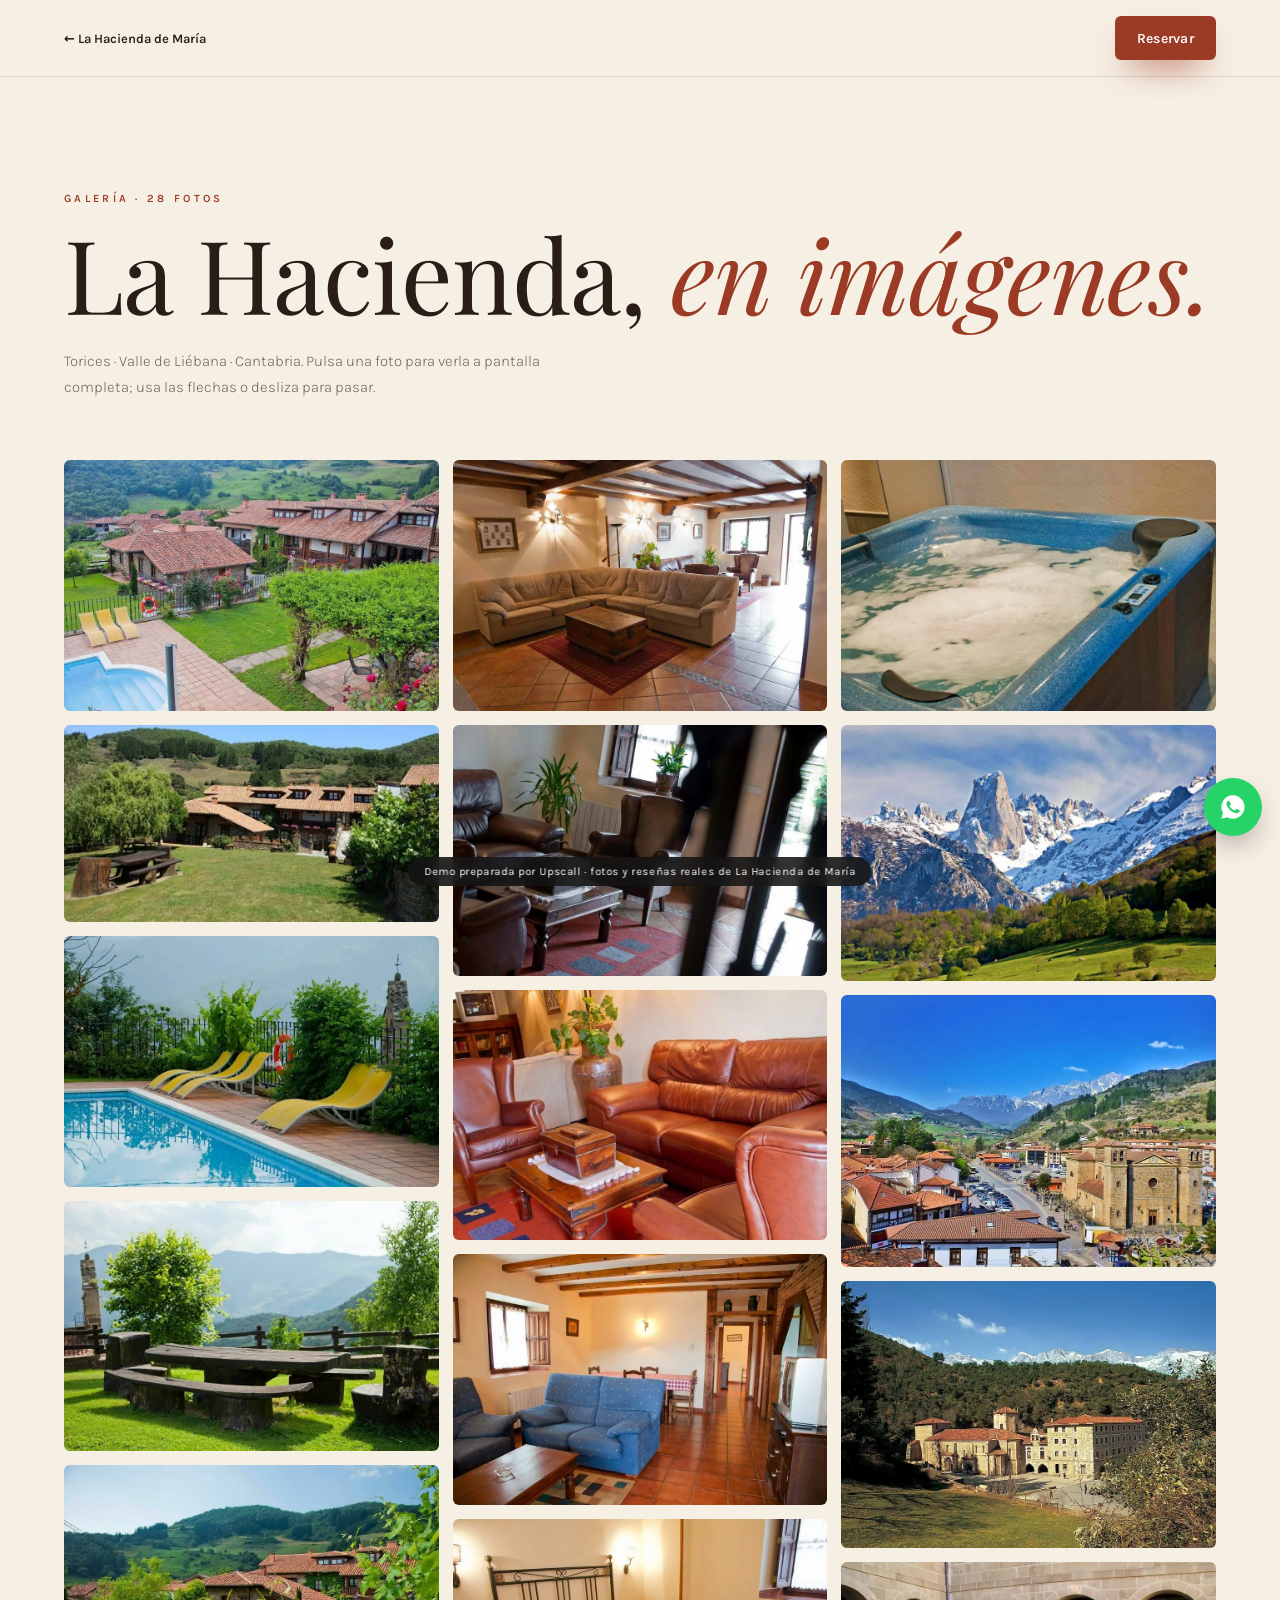
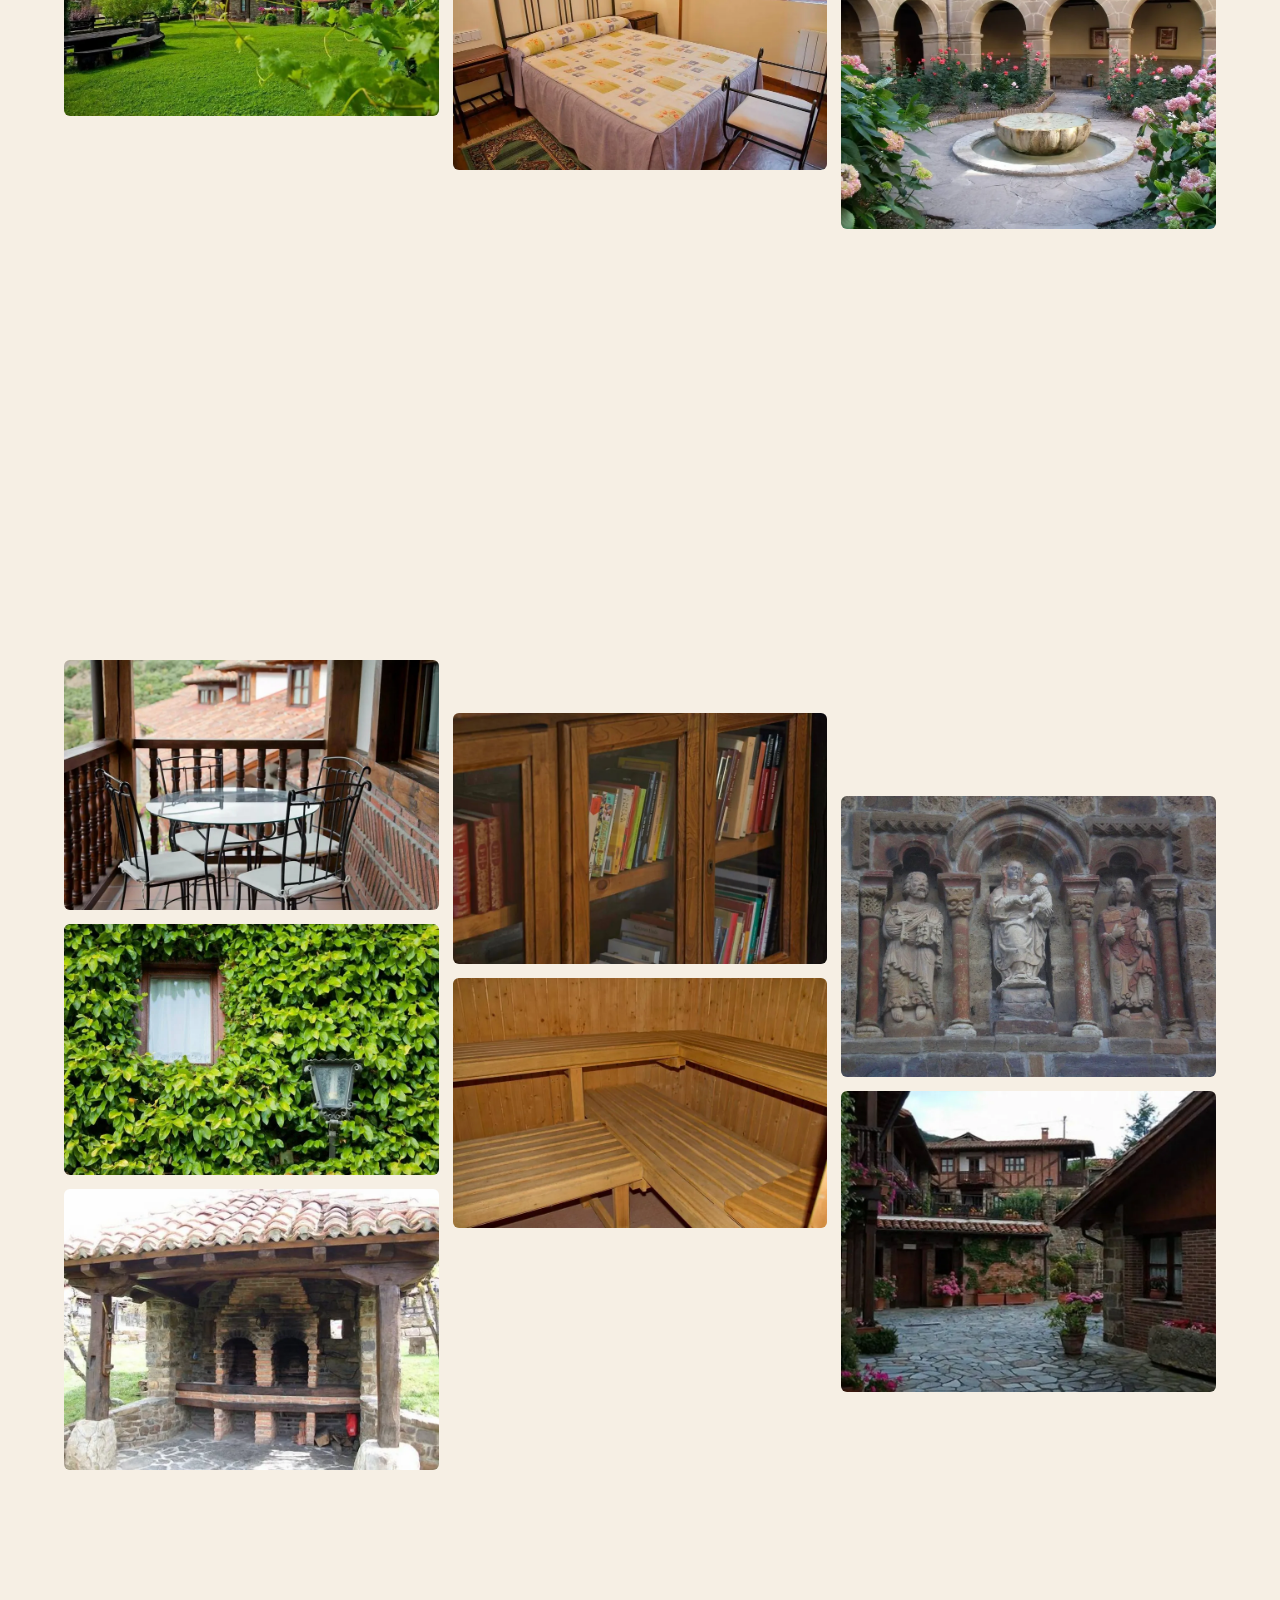
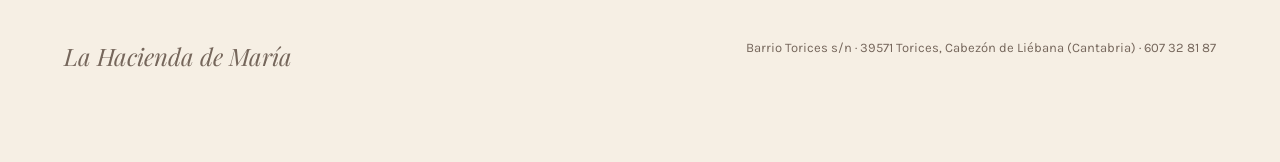
==== galeria.html @ 26fa88cd "Demo hacienda Co-Authored-By: Claude Opus 5.5 <noreply@anthropic.com>" ====
<!doctype html><html lang="es"><head><meta charset="utf-8"><meta name="viewport" content="width=device-width, initial-scale=1"><title>Galería · La Hacienda de María</title>
<meta name="description" content="Una antigua hacienda montañesa restaurada en el corazón de Liébana: apartamentos con vistas, piscina, sauna y jacuzzi."><meta name="robots" content="noindex, nofollow">
<link rel="preconnect" href="https://fonts.googleapis.com"><link rel="preconnect" href="https://fonts.gstatic.com" crossorigin><link href="https://fonts.googleapis.com/css2?family=Playfair+Display:ital,wght@0,400;0,500;0,600;1,400;1,500&family=Karla:wght@300;400;500;600&display=swap" rel="stylesheet">
<style>*{box-sizing:border-box;margin:0;padding:0}html{scroll-behavior:smooth}
body{font-family:var(--sans);background:var(--bg);color:var(--ink);-webkit-font-smoothing:antialiased;overflow-x:hidden}
img{display:block;max-width:100%}a{color:inherit;text-decoration:none}button{font:inherit;border:0;background:none;color:inherit;cursor:pointer}
:root{--pad:clamp(20px,5vw,72px)}
.wrap{max-width:1320px;margin:0 auto;padding:0 var(--pad)}
.k{font-size:11px;letter-spacing:.3em;text-transform:uppercase;font-weight:600;color:var(--acc)}
.h2{font-family:var(--serif);font-weight:var(--sw,400);font-size:clamp(40px,5.4vw,82px);line-height:1.02;letter-spacing:-.01em;margin-top:16px}
.h2 em{font-style:italic;color:var(--acc)}
.lead{font-size:clamp(15px,1.12vw,18px);line-height:1.75;color:var(--mut);font-weight:300;max-width:56ch;margin-top:22px}
.btn{display:inline-flex;align-items:center;justify-content:center;gap:10px;height:56px;padding:0 30px;border-radius:var(--r-btn,999px);font-size:14px;font-weight:600;letter-spacing:.02em;transition:transform .35s,background .35s,color .35s,box-shadow .35s;white-space:nowrap}
.btn:hover{transform:translateY(-2px)}
.b-main{background:var(--acc);color:#fff;box-shadow:0 16px 34px -14px var(--acc)}.b-main:hover{background:var(--ink)}
.b-ghost{border:1px solid currentColor}.b-ghost:hover{background:var(--ink);color:var(--bg);border-color:var(--ink)}
.b-glass{border:1px solid rgba(255,255,255,.6);color:#fff;backdrop-filter:blur(8px);background:rgba(255,255,255,.08)}.b-glass:hover{background:#fff;color:#111}
/* revelado */
.rv{opacity:0;transform:translateY(36px);transition:opacity 1.1s cubic-bezier(.2,.7,.2,1),transform 1.1s cubic-bezier(.2,.7,.2,1)}
.rv.in{opacity:1;transform:none}.rv.d1{transition-delay:.1s}.rv.d2{transition-delay:.2s}.rv.d3{transition-delay:.3s}
@keyframes up{from{opacity:0;transform:translateY(34px)}to{opacity:1;transform:none}}
.up{animation:up 1.3s cubic-bezier(.2,.7,.2,1) both}.up.d1{animation-delay:.15s}.up.d2{animation-delay:.3s}.up.d3{animation-delay:.45s}
/* slides portada */
.h-slide{position:absolute;inset:0;background-size:cover;background-position:center;opacity:0;transform:scale(1.12);transition:opacity 2.2s ease,transform 10s linear}
.h-slide.on{opacity:1;transform:scale(1)}
.h-dots{display:flex;gap:8px}.h-dots i{width:30px;height:2px;background:rgba(255,255,255,.35);position:relative;overflow:hidden}
.h-dots i.on::after{content:'';position:absolute;inset:0;background:#fff;animation:fill 6s linear forwards}
@keyframes fill{from{transform:translateX(-100%)}to{transform:none}}
/* estrellas */
.stars{position:relative;display:inline-block;line-height:1;letter-spacing:3px;color:var(--star-off,#e3ddd2)}
.stars::before{content:"★★★★★"}.stars::after{content:"★★★★★";position:absolute;left:0;top:0;width:var(--p,100%);overflow:hidden;white-space:nowrap;color:#f2b33d}
/* GALERÍA EN MOVIMIENTO */
.belt{overflow:hidden;cursor:grab;touch-action:pan-y;user-select:none;padding:8px 0}
.belt:active{cursor:grabbing}
.belt-track{display:flex;gap:var(--gap,16px);width:max-content;will-change:transform}
.b-item{position:relative;flex:none;height:var(--bh,clamp(240px,34vh,400px));border-radius:var(--r-img,14px);overflow:hidden;display:block}
.b-item img{height:100%;width:auto;max-width:none;transition:transform 1.2s cubic-bezier(.2,.7,.2,1),filter .5s;pointer-events:none}
.b-item::after{content:'Ver galería ↗';position:absolute;left:14px;bottom:14px;font-size:11px;letter-spacing:.14em;text-transform:uppercase;font-weight:600;color:#fff;background:rgba(0,0,0,.45);backdrop-filter:blur(6px);padding:8px 12px;border-radius:999px;opacity:0;transform:translateY(6px);transition:.4s}
.b-item:hover img{transform:scale(1.06)}.b-item:hover::after{opacity:1;transform:none}
.belt-cta{display:flex;justify-content:center;margin-top:34px}
/* RESEÑAS (estructura común; cada tema cambia colores) */
.revs{padding:clamp(100px,12vw,170px) 0;background:var(--rv-bg,var(--bg));color:var(--rv-ink,var(--ink));position:relative;overflow:hidden}
.revs-top{display:grid;grid-template-columns:.9fr 1.1fr;gap:clamp(30px,6vw,90px);align-items:center}
.summary{display:flex;align-items:center;gap:26px;margin-top:34px}
.summary .big{font-family:var(--serif);font-size:clamp(80px,9vw,128px);line-height:.8;font-weight:var(--sw,400);color:var(--rv-acc,var(--acc))}
.summary .stars{font-size:22px}
.summary p{font-size:13px;color:var(--rv-mut,var(--mut));margin-top:8px;line-height:1.5}
.gbadge{display:inline-flex;align-items:center;gap:8px;margin-top:12px;font-size:12px;font-weight:600;padding:7px 12px;border-radius:999px;background:#fff;color:#333;box-shadow:0 6px 20px -10px rgba(0,0,0,.3)}
.gbadge svg{width:16px;height:16px}
.feat{display:grid}
.feat-q{grid-area:1/1;opacity:0;transform:translateY(16px);transition:opacity .9s,transform .9s;pointer-events:none}
.feat-q.on{opacity:1;transform:none;pointer-events:auto}
.feat-q blockquote{font-family:var(--serif);font-size:clamp(24px,2.5vw,38px);line-height:1.3;font-weight:var(--sw,400)}
.feat-q blockquote::before{content:'“';display:block;font-size:2.6em;line-height:.6;color:var(--rv-acc,var(--acc));margin-bottom:6px}
.feat-q footer{display:flex;align-items:center;gap:12px;margin-top:26px;font-size:14px}
.feat-q footer small{display:block;color:var(--rv-mut,var(--mut));font-size:12px;margin-top:2px}
.feat-dots{display:flex;gap:8px;margin-top:22px}
.feat-dots button{width:26px;height:4px;border-radius:9px;background:var(--rv-line,rgba(0,0,0,.15));transition:.3s}
.feat-dots button.on{background:var(--rv-acc,var(--acc));width:44px}
.av{width:44px;height:44px;border-radius:50%;display:grid;place-items:center;color:#fff;font-weight:600;font-size:16px;background:hsl(var(--h) 40% 46%);flex:none}
.rev-grid{columns:3 320px;column-gap:20px;margin-top:clamp(60px,7vw,90px)}
.rcard{break-inside:avoid;margin-bottom:20px;background:var(--rv-card,#fff);border-radius:var(--r-card,20px);padding:26px 26px 24px;box-shadow:0 24px 50px -36px rgba(0,0,0,.45);border:1px solid var(--rv-line,rgba(0,0,0,.05));transition:transform .5s,box-shadow .5s}
.rcard:hover{transform:translateY(-4px);box-shadow:0 34px 60px -34px rgba(0,0,0,.5)}
.rcard .top{display:flex;align-items:center;gap:12px}
.rcard .top b{font-size:14px;display:block}.rcard .top small{font-size:12px;color:var(--rv-mut,var(--mut))}
.rcard .top svg{margin-left:auto;width:18px;height:18px;flex:none}
.rcard .stars{font-size:15px;margin-top:16px}
.rcard p{margin-top:10px;font-size:15px;line-height:1.65;color:var(--rv-ink,var(--ink));opacity:.88}
.rcard.more{display:none}.rev-grid.all .rcard.more{display:block}
.rev-more{display:flex;justify-content:center;margin-top:20px}
@media(max-width:900px){.revs-top{grid-template-columns:1fr}}
/* mapa y faq */
.map{border-radius:var(--r-img,22px);overflow:hidden;min-height:420px;box-shadow:0 40px 80px -50px rgba(0,0,0,.5)}
.map iframe{width:100%;height:100%;min-height:420px;border:0}
details{border-bottom:1px solid var(--line,rgba(0,0,0,.12))}
summary{list-style:none;cursor:pointer;display:flex;justify-content:space-between;gap:20px;padding:24px 0;font-family:var(--serif);font-size:24px;font-weight:var(--sw,400)}
summary::-webkit-details-marker{display:none}
summary i{font-style:normal;font-family:var(--sans);font-size:22px;color:var(--acc);transition:transform .3s}
details[open] summary i{transform:rotate(45deg)}
details p{padding:0 0 24px;color:var(--mut);line-height:1.7;font-size:15px;max-width:62ch}
/* flotantes */
.wa{position:fixed;right:18px;bottom:64px;z-index:55;width:58px;height:58px;border-radius:50%;background:#25d366;display:grid;place-items:center;box-shadow:0 12px 30px -8px rgba(0,0,0,.4);transition:transform .3s}.wa:hover{transform:scale(1.08)}
.demo{position:fixed;left:50%;bottom:14px;transform:translateX(-50%);z-index:60;background:rgba(20,20,20,.86);color:#fff;font-size:11px;letter-spacing:.05em;padding:8px 16px;border-radius:999px;backdrop-filter:blur(8px);white-space:nowrap;max-width:94vw;overflow:hidden;text-overflow:ellipsis}
.vid{position:relative;display:block;width:100%;aspect-ratio:16/9;border-radius:var(--r-img,22px);overflow:hidden;background:#000;box-shadow:0 50px 100px -50px rgba(0,0,0,.6)}
.vid img{width:100%;height:100%;object-fit:cover;opacity:.85;transition:transform 1.2s,opacity .5s}.vid:hover img{transform:scale(1.04);opacity:1}
.vid .play{position:absolute;left:50%;top:50%;width:92px;height:92px;margin:-46px;border-radius:50%;background:rgba(255,255,255,.94);color:var(--acc);display:grid;place-items:center;font-size:26px;padding-left:6px;box-shadow:0 0 0 14px rgba(255,255,255,.2);transition:transform .4s}
.vid:hover .play{transform:scale(1.08)}.vid iframe{position:absolute;inset:0;width:100%;height:100%;border:0}
@media(prefers-reduced-motion:reduce){*{animation:none!important;transition:none!important}.rv{opacity:1;transform:none}}

/* ===== PÁGINA DE GALERÍA ===== */
.gp-head{position:sticky;top:0;z-index:20;display:flex;align-items:center;justify-content:space-between;gap:16px;padding:16px var(--pad);background:color-mix(in srgb,var(--bg) 88%,transparent);backdrop-filter:blur(12px);border-bottom:1px solid var(--line,rgba(0,0,0,.08))}
.gp-head .back{font-size:13px;font-weight:600;display:inline-flex;gap:8px;align-items:center}
.gp-hero{padding:clamp(60px,9vw,120px) var(--pad) clamp(40px,5vw,60px);max-width:1320px;margin:0 auto}
.gp-hero .h2{font-size:clamp(54px,8vw,130px)}
.gp-grid{columns:3 340px;column-gap:14px;padding:0 var(--pad) 120px;max-width:1600px;margin:0 auto}
.gp-grid a{display:block;margin-bottom:14px;border-radius:var(--r-img,14px);overflow:hidden;break-inside:avoid;position:relative}
.gp-grid img{width:100%;height:auto;transition:transform 1.2s cubic-bezier(.2,.7,.2,1),filter .5s}
.gp-grid a:hover img{transform:scale(1.04)}
.gp-grid a::after{content:'';position:absolute;inset:0;background:linear-gradient(transparent 60%,rgba(0,0,0,.35));opacity:0;transition:.4s}.gp-grid a:hover::after{opacity:1}
#lb{position:fixed;inset:0;z-index:100;background:rgba(12,11,10,.96);opacity:0;visibility:hidden;transition:.4s}
#lb.on{opacity:1;visibility:visible}
.lb-stage{position:absolute;inset:0;display:grid;place-items:center;padding:60px 80px}
#lb img{max-width:100%;max-height:100%;border-radius:6px;box-shadow:0 30px 80px rgba(0,0,0,.6)}
#lb button{position:absolute;z-index:2;color:#fff;font-size:24px;width:56px;height:56px;border-radius:50%;border:1px solid rgba(255,255,255,.28);background:rgba(0,0,0,.3)}
.lb-x{top:16px;right:16px;font-size:30px!important}.lb-p{left:16px;top:50%;margin-top:-28px}.lb-n{right:16px;top:50%;margin-top:-28px}
.lb-cap{position:absolute;left:0;right:0;bottom:18px;text-align:center;color:#bbb;font-size:12px;letter-spacing:.2em}
@media(max-width:700px){.lb-stage{padding:60px 10px}.lb-p,.lb-n{top:auto!important;bottom:12px;margin:0!important}}
/* LA HACIENDA — "Montañés": crema, granate teja y musgo. Playfair + Karla. Portada partida con sello giratorio. */
:root{--bg:#f6efe4;--ink:#2a1c16;--mut:#75665b;--acc:#9c3b25;--moss:#4d5b39;--serif:'Playfair Display',Georgia,serif;--sans:'Karla',system-ui,sans-serif;--line:rgba(42,28,22,.13);--r-img:6px;--r-btn:6px;--r-card:6px;
 --rv-bg:#efe4d3;--rv-card:#fffaf2;--rv-acc:#9c3b25}
.nav{position:fixed;top:0;left:0;right:0;z-index:50;display:flex;align-items:center;justify-content:space-between;gap:20px;padding:22px var(--pad);transition:.4s}
.nav.sc{background:rgba(246,239,228,.94);backdrop-filter:blur(12px);padding:12px var(--pad);box-shadow:0 1px 0 var(--line)}
.logo{font-family:var(--serif);font-size:24px;font-style:italic}.nav nav{display:flex;gap:30px;font-size:14px}.nav-cta{height:44px!important;padding:0 22px!important}
@media(max-width:860px){.nav nav{display:none}}
.hero{display:grid;grid-template-columns:1fr 1.05fr;min-height:100svh}
.h-left{display:flex;flex-direction:column;justify-content:center;padding:130px var(--pad) 70px}
.hero h1{font-family:var(--serif);font-weight:400;font-size:clamp(52px,6.6vw,108px);line-height:.98;letter-spacing:-.02em;margin-top:22px}
.hero h1 em{color:var(--acc)}
.sub{font-size:clamp(16px,1.25vw,19px);color:var(--mut);max-width:44ch;margin-top:26px;line-height:1.65}
.ctas{display:flex;gap:12px;flex-wrap:wrap;margin-top:34px}
.h-rate{display:flex;align-items:center;gap:14px;margin-top:40px;padding-top:28px;border-top:1px solid var(--line);font-size:14px;color:var(--mut)}.h-rate .stars{font-size:18px}.h-rate b{color:var(--ink)}
.h-right{position:relative;margin:18px 18px 18px 0;border-radius:4px;overflow:hidden;background:#d9cbb4}
.seal{position:absolute;left:24px;bottom:24px;width:170px;height:170px;background:var(--bg);border-radius:50%;display:grid;place-items:center;box-shadow:0 20px 40px -20px rgba(0,0,0,.4)}
.seal svg{position:absolute;inset:10px;animation:spin 22s linear infinite}.seal text{font-size:13.5px;letter-spacing:3px;fill:var(--acc);font-family:var(--sans);font-weight:600}
.seal b{font-family:var(--serif);font-size:46px;color:var(--ink)}
@keyframes spin{to{transform:rotate(360deg)}}
@media(max-width:960px){.hero{grid-template-columns:1fr}.h-right{height:60vh;margin:0 14px 14px;order:-1;margin-top:76px}.seal{left:auto;right:20px;transform:none;width:130px;height:130px;bottom:-30px}.seal b{font-size:34px}.h-left{padding-top:50px}}
.intro{padding:clamp(110px,13vw,170px) 0}
.intro-c{max-width:860px;margin:0 auto;text-align:center}.intro-c .lead{margin-left:auto;margin-right:auto}
.datos{display:grid;grid-template-columns:repeat(4,1fr);margin:64px 0;border-top:1px solid var(--line);border-bottom:1px solid var(--line)}
.dato{padding:30px 10px;text-align:center}.dato+.dato{border-left:1px solid var(--line)}
.dato b{font-family:var(--serif);font-size:52px;color:var(--acc);display:block;line-height:1}.dato span{font-size:13px;color:var(--mut);display:block;margin-top:8px}
@media(max-width:800px){.datos{grid-template-columns:1fr 1fr}.dato:nth-child(3){border-left:0}}
.intro-duo{display:grid;grid-template-columns:1.4fr 1fr;gap:20px;align-items:end}
.intro-duo img{width:100%;border-radius:4px;aspect-ratio:4/3;object-fit:cover}.intro-duo img+img{aspect-ratio:3/4}
.exps{padding:0 0 clamp(110px,13vw,170px)}
.exp-g{display:grid;grid-template-columns:1.3fr 1fr 1fr;grid-template-rows:auto auto;gap:22px;margin-top:56px}
.exp:first-child{grid-row:span 2}.exp-img{border-radius:4px;overflow:hidden;aspect-ratio:4/3}.exp:first-child .exp-img{aspect-ratio:4/5.2}
.exp-img img{width:100%;height:100%;object-fit:cover;transition:transform 1.6s}.exp:hover img{transform:scale(1.06)}
.exp h3{font-family:var(--serif);font-size:26px;margin-top:16px;font-weight:500}.exp p{font-size:14px;color:var(--mut);margin-top:6px;line-height:1.6}
@media(max-width:900px){.exp-g{grid-template-columns:1fr 1fr}.exp:first-child{grid-row:auto;grid-column:span 2}}
.revs .feat-q blockquote{font-style:italic}
.gal{padding:clamp(100px,12vw,160px) 0;background:var(--moss);color:#f6efe4}.gal .k{color:#e9c9a0}.gal em{color:#e9c9a0}.gal .lead{color:rgba(246,239,228,.75)}
.gal-h{display:flex;justify-content:space-between;align-items:flex-end;gap:30px;flex-wrap:wrap;margin-bottom:56px}.gal .b-ghost{color:#f6efe4}.gal .b-ghost:hover{background:#f6efe4;color:var(--moss)}
.ubi{padding:clamp(110px,13vw,170px) 0}.ubi-g{display:grid;grid-template-columns:1fr 1.2fr;gap:clamp(30px,6vw,90px)}
.near{list-style:none;margin-top:30px}.near li{display:flex;justify-content:space-between;gap:16px;padding:16px 0;border-bottom:1px dashed var(--line)}.near span{color:var(--mut)}
@media(max-width:900px){.ubi-g{grid-template-columns:1fr}}
.faq{padding:0 0 clamp(110px,13vw,170px)}.faq-g{display:grid;grid-template-columns:.8fr 1.2fr;gap:60px}@media(max-width:900px){.faq-g{grid-template-columns:1fr;gap:20px}}
.final{position:relative;min-height:80vh;display:grid;place-items:center;text-align:center;color:#fff;background-size:cover;background-position:center;margin:0 18px;border-radius:4px;overflow:hidden}
.final::before{content:'';position:absolute;inset:0;background:linear-gradient(rgba(42,28,22,.35),rgba(42,28,22,.65))}.final>div{position:relative;padding:100px var(--pad)}
.final .h2{font-size:clamp(46px,7vw,110px)}.final em{color:#f2c9a0}.final .ctas{justify-content:center}
.foot{padding:50px 0 90px}.foot-g{display:flex;justify-content:space-between;gap:20px;flex-wrap:wrap;font-size:13px;color:var(--mut)}
</style></head><body class="t-montanes gp"><header class="gp-head"><a class="back" href="index.html">← La Hacienda de María</a><a class="btn b-main" style="height:44px;padding:0 22px" href="https://wa.me/34607328187?text=Hola%2C%20os%20escribo%20desde%20vuestra%20web.%20Me%20gustar%C3%ADa%20consultar%20disponibilidad%20en%20La%20Hacienda%20de%20Mar%C3%ADa." target="_blank" rel="noopener">Reservar</a></header>
<section class="gp-hero"><p class="k up">Galería · 28 fotos</p><h1 class="h2 up d1">La Hacienda, <em>en imágenes.</em></h1><p class="lead up d2">Torices · Valle de Liébana · Cantabria. Pulsa una foto para verla a pantalla completa; usa las flechas o desliza para pasar.</p></section>
<div class="gp-grid"><a href="img/cand-h000.webp" data-full="img/cand-h000.webp" class="rv"><img src="img/cand-h000-t.webp" alt="La Hacienda de María · foto 1" loading="lazy" width="900" height="602"></a><a href="img/cand-h041.webp" data-full="img/cand-h041.webp" class="rv"><img src="img/cand-h041-t.webp" alt="La Hacienda de María · foto 2" loading="lazy" width="900" height="474"></a><a href="img/cand-h032.webp" data-full="img/cand-h032.webp" class="rv"><img src="img/cand-h032-t.webp" alt="La Hacienda de María · foto 3" loading="lazy" width="900" height="602"></a><a href="img/cand-h031.webp" data-full="img/cand-h031.webp" class="rv"><img src="img/cand-h031-t.webp" alt="La Hacienda de María · foto 4" loading="lazy" width="900" height="602"></a><a href="img/cand-h053.webp" data-full="img/cand-h053.webp" class="rv"><img src="img/cand-h053-t.webp" alt="La Hacienda de María · foto 5" loading="lazy" width="900" height="603"></a><a href="img/cand-h059.webp" data-full="img/cand-h059.webp" class="rv"><img src="img/cand-h059-t.webp" alt="La Hacienda de María · foto 6" loading="lazy" width="900" height="603"></a><a href="img/cand-h029.webp" data-full="img/cand-h029.webp" class="rv"><img src="img/cand-h029-t.webp" alt="La Hacienda de María · foto 7" loading="lazy" width="900" height="602"></a><a href="img/cand-h030.webp" data-full="img/cand-h030.webp" class="rv"><img src="img/cand-h030-t.webp" alt="La Hacienda de María · foto 8" loading="lazy" width="900" height="602"></a><a href="img/cand-h060.webp" data-full="img/cand-h060.webp" class="rv"><img src="img/cand-h060-t.webp" alt="La Hacienda de María · foto 9" loading="lazy" width="900" height="602"></a><a href="img/cand-h058.webp" data-full="img/cand-h058.webp" class="rv"><img src="img/cand-h058-t.webp" alt="La Hacienda de María · foto 10" loading="lazy" width="900" height="675"></a><a href="img/cand-h020.webp" data-full="img/cand-h020.webp" class="rv"><img src="img/cand-h020-t.webp" alt="La Hacienda de María · foto 11" loading="lazy" width="900" height="603"></a><a href="img/cand-h015.webp" data-full="img/cand-h015.webp" class="rv"><img src="img/cand-h015-t.webp" alt="La Hacienda de María · foto 12" loading="lazy" width="900" height="602"></a><a href="img/cand-h018.webp" data-full="img/cand-h018.webp" class="rv"><img src="img/cand-h018-t.webp" alt="La Hacienda de María · foto 13" loading="lazy" width="900" height="602"></a><a href="img/cand-h002.webp" data-full="img/cand-h002.webp" class="rv"><img src="img/cand-h002-t.webp" alt="La Hacienda de María · foto 14" loading="lazy" width="900" height="602"></a><a href="img/cand-h012.webp" data-full="img/cand-h012.webp" class="rv"><img src="img/cand-h012-t.webp" alt="La Hacienda de María · foto 15" loading="lazy" width="900" height="603"></a><a href="img/cand-h010.webp" data-full="img/cand-h010.webp" class="rv"><img src="img/cand-h010-t.webp" alt="La Hacienda de María · foto 16" loading="lazy" width="900" height="602"></a><a href="img/cand-h021.webp" data-full="img/cand-h021.webp" class="rv"><img src="img/cand-h021-t.webp" alt="La Hacienda de María · foto 17" loading="lazy" width="900" height="602"></a><a href="img/cand-h022.webp" data-full="img/cand-h022.webp" class="rv"><img src="img/cand-h022-t.webp" alt="La Hacienda de María · foto 18" loading="lazy" width="900" height="602"></a><a href="img/cand-h024.webp" data-full="img/cand-h024.webp" class="rv"><img src="img/cand-h024-t.webp" alt="La Hacienda de María · foto 19" loading="lazy" width="900" height="602"></a><a href="img/cand-h025.webp" data-full="img/cand-h025.webp" class="rv"><img src="img/cand-h025-t.webp" alt="La Hacienda de María · foto 20" loading="lazy" width="900" height="602"></a><a href="img/cand-h078.webp" data-full="img/cand-h078.webp" class="rv"><img src="img/cand-h078-t.webp" alt="La Hacienda de María · foto 21" loading="lazy" width="900" height="616"></a><a href="img/cand-h034.webp" data-full="img/cand-h034.webp" class="rv"><img src="img/cand-h034-t.webp" alt="La Hacienda de María · foto 22" loading="lazy" width="900" height="653"></a><a href="img/cand-h035.webp" data-full="img/cand-h035.webp" class="rv"><img src="img/cand-h035-t.webp" alt="La Hacienda de María · foto 23" loading="lazy" width="900" height="641"></a><a href="img/cand-h036.webp" data-full="img/cand-h036.webp" class="rv"><img src="img/cand-h036-t.webp" alt="La Hacienda de María · foto 24" loading="lazy" width="900" height="643"></a><a href="img/cand-h079.webp" data-full="img/cand-h079.webp" class="rv"><img src="img/cand-h079-t.webp" alt="La Hacienda de María · foto 25" loading="lazy" width="900" height="600"></a><a href="img/cand-h052.webp" data-full="img/cand-h052.webp" class="rv"><img src="img/cand-h052-t.webp" alt="La Hacienda de María · foto 26" loading="lazy" width="900" height="659"></a><a href="img/cand-h033.webp" data-full="img/cand-h033.webp" class="rv"><img src="img/cand-h033-t.webp" alt="La Hacienda de María · foto 27" loading="lazy" width="900" height="675"></a><a href="img/cand-h039.webp" data-full="img/cand-h039.webp" class="rv"><img src="img/cand-h039-t.webp" alt="La Hacienda de María · foto 28" loading="lazy" width="900" height="723"></a></div>
<div id="lb"><div class="lb-stage"><img alt=""></div><button class="lb-x" aria-label="Cerrar">×</button><button class="lb-p" aria-label="Anterior">←</button><button class="lb-n" aria-label="Siguiente">→</button><p class="lb-cap"></p></div>
<footer class="foot"><div class="wrap foot-g"><span class="logo">La Hacienda de María</span><span>Barrio Torices s/n · 39571 Torices, Cabezón de Liébana (Cantabria) · <a href="tel:+34607328187">607 32 81 87</a></span></div></footer>
<a class="wa" href="https://wa.me/34607328187?text=Hola%2C%20os%20escribo%20desde%20vuestra%20web.%20Me%20gustar%C3%ADa%20consultar%20disponibilidad%20en%20La%20Hacienda%20de%20Mar%C3%ADa." target="_blank" rel="noopener" aria-label="WhatsApp"><svg width="28" height="28" viewBox="0 0 24 24" fill="#fff"><path d="M12 2a10 10 0 0 0-8.6 15.1L2 22l5-1.3A10 10 0 1 0 12 2Zm5.3 14.1c-.2.6-1.3 1.2-1.8 1.2-.5.1-1 .1-3.3-.8-2.8-1.1-4.6-4-4.7-4.2-.1-.2-1.1-1.5-1.1-2.9s.7-2 1-2.3c.2-.3.5-.3.7-.3h.5c.2 0 .4 0 .6.5l.8 2c.1.2.1.4 0 .5l-.3.5-.4.4c-.1.1-.3.3-.1.6.2.3.8 1.3 1.7 2.1 1.2 1 2.1 1.4 2.4 1.5.3.1.5.1.6-.1l.8-1c.2-.3.4-.2.7-.1l1.9.9c.3.1.5.2.5.3.1.1.1.6-.1 1.2Z"/></svg></a><p class="demo">Demo preparada por Upscall · fotos y reseñas reales de La Hacienda de María</p><script>// Comportamientos comunes de las demos (sin librerías).
const $ = (s, r = document) => r.querySelector(s), $$ = (s, r = document) => [...r.querySelectorAll(s)];

// Cabecera que cambia al bajar
const nav = $('.nav'); if (nav) addEventListener('scroll', () => nav.classList.toggle('sc', scrollY > 60), { passive: true });

// Revelado al entrar en pantalla
const io = new IntersectionObserver((es) => es.forEach((e) => { if (e.isIntersecting) { e.target.classList.add('in'); io.unobserve(e.target); } }), { rootMargin: '0px 0px -8% 0px' });
$$('.rv').forEach((el) => io.observe(el));

// Portada: fundido con zoom lento
const sl = $$('.h-slide'); let hi = 0;
if (sl.length > 1) setInterval(() => { sl[hi].classList.remove('on'); hi = (hi + 1) % sl.length; sl[hi].classList.add('on'); $$('.h-dots i').forEach((d, i) => d.classList.toggle('on', i === hi)); }, 6000);

// Galería en movimiento: se desplaza sola, se para al pasar el ratón, se puede arrastrar
$$('.belt').forEach((belt) => {
  const track = $('.belt-track', belt); if (!track) return;
  track.innerHTML += track.innerHTML; // duplicado para bucle infinito
  const speed = (+belt.dataset.speed || .45) * (belt.dataset.dir === 'r' ? -1 : 1);
  let x = 0, hover = false, drag = null, half = 0, vis = true;
  const measure = () => (half = track.scrollWidth / 2);
  addEventListener('load', measure); addEventListener('resize', measure); measure();
  new IntersectionObserver(([e]) => (vis = e.isIntersecting)).observe(belt);
  belt.addEventListener('mouseenter', () => (hover = true)); belt.addEventListener('mouseleave', () => (hover = false));
  belt.addEventListener('pointerdown', (e) => { drag = { x: e.clientX, s: x, m: 0 }; belt.setPointerCapture(e.pointerId); });
  belt.addEventListener('pointermove', (e) => { if (!drag) return; drag.m = Math.abs(e.clientX - drag.x); x = drag.s - (e.clientX - drag.x); });
  belt.addEventListener('pointerup', (e) => {
    const click = drag && drag.m < 6; drag = null;
    if (click) { const a = document.elementsFromPoint(e.clientX, e.clientY).find((n) => n.matches?.('a.b-item')); if (a) location.href = a.href; }
  });
  belt.addEventListener('click', (e) => e.preventDefault());
  const tick = () => {
    if (vis && !drag) x += hover ? 0 : speed;
    if (half) { if (x >= half) x -= half; if (x < 0) x += half; }
    track.style.transform = `translate3d(${-x}px,0,0)`; requestAnimationFrame(tick);
  };
  requestAnimationFrame(tick);
});

// Reseña destacada: rota sola
const feat = $$('.feat-q'); let fi = 0;
const featGo = (i) => { feat.forEach((f, j) => f.classList.toggle('on', j === i)); $$('.feat-dots button').forEach((d, j) => d.classList.toggle('on', j === i)); fi = i; };
if (feat.length) {
  $('.feat-dots').innerHTML = feat.map((_, i) => `<button aria-label="Reseña ${i + 1}"></button>`).join('');
  $$('.feat-dots button').forEach((b, i) => b.onclick = () => featGo(i)); featGo(0);
  setInterval(() => featGo((fi + 1) % feat.length), 7000);
}

// Vídeo de YouTube: se carga al pulsar
$$('.vid').forEach((v) => v.addEventListener('click', () => { v.innerHTML = `<iframe src="https://www.youtube-nocookie.com/embed/${v.dataset.yt}?autoplay=1&rel=0" allow="autoplay; encrypted-media; picture-in-picture" allowfullscreen></iframe>`; }, { once: true }));

// Visor (página de galería)
const lb = $('#lb');
if (lb) {
  const items = $$('[data-full]'); let li = 0; const im = $('img', lb), cap = $('.lb-cap', lb);
  const show = (i) => { li = (i + items.length) % items.length; im.src = items[li].dataset.full; cap.textContent = `${li + 1} / ${items.length}`; };
  items.forEach((a, i) => a.addEventListener('click', (e) => { e.preventDefault(); show(i); lb.classList.add('on'); document.body.style.overflow = 'hidden'; }));
  const close = () => { lb.classList.remove('on'); document.body.style.overflow = ''; };
  $('.lb-x', lb).onclick = close; $('.lb-p', lb).onclick = () => show(li - 1); $('.lb-n', lb).onclick = () => show(li + 1);
  lb.addEventListener('click', (e) => { if (e.target === lb || e.target.classList.contains('lb-stage')) close(); });
  addEventListener('keydown', (e) => { if (!lb.classList.contains('on')) return; if (e.key === 'Escape') close(); if (e.key === 'ArrowLeft') show(li - 1); if (e.key === 'ArrowRight') show(li + 1); });
  let tx = null; lb.addEventListener('touchstart', (e) => (tx = e.touches[0].clientX), { passive: true });
  lb.addEventListener('touchend', (e) => { if (tx === null) return; const d = e.changedTouches[0].clientX - tx; if (Math.abs(d) > 50) show(li + (d < 0 ? 1 : -1)); tx = null; });
  if (location.hash.startsWith('#f')) { const i = +location.hash.slice(2); if (items[i]) items[i].click(); }
}
</script></body></html>
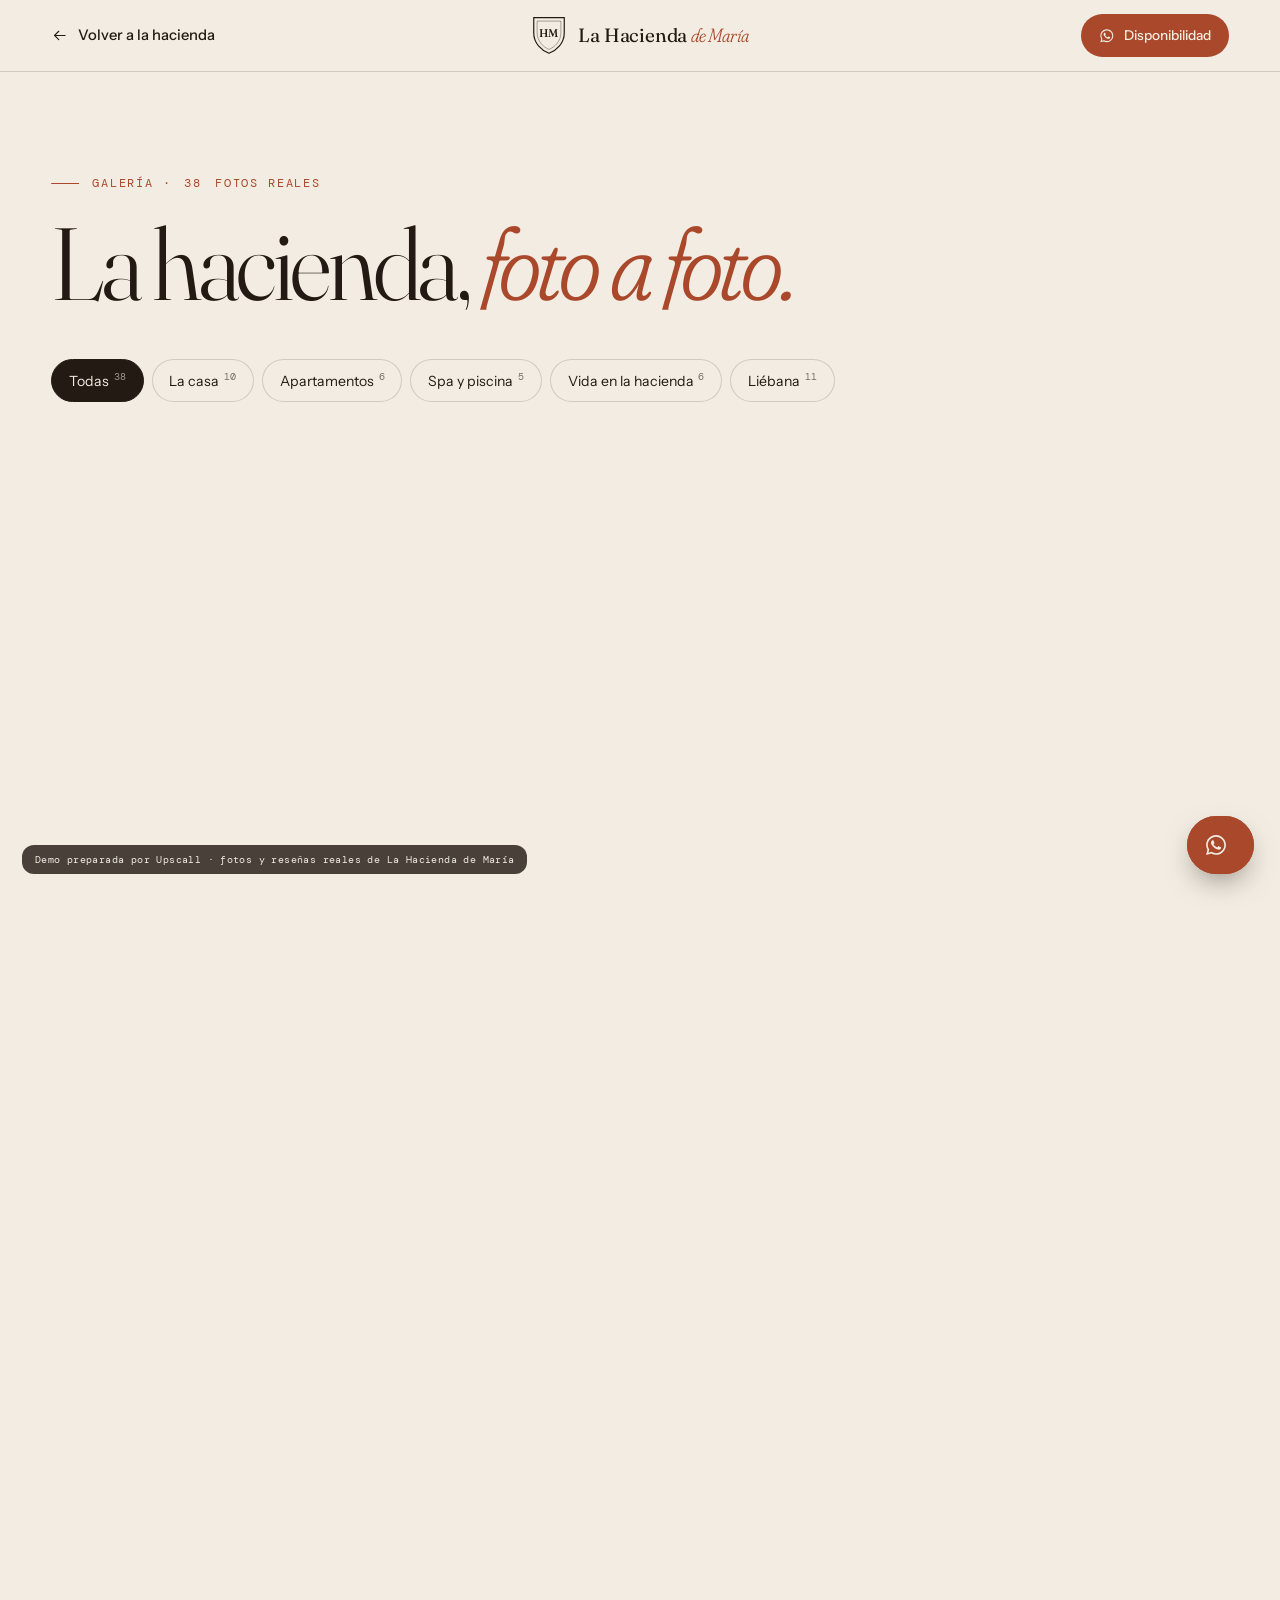
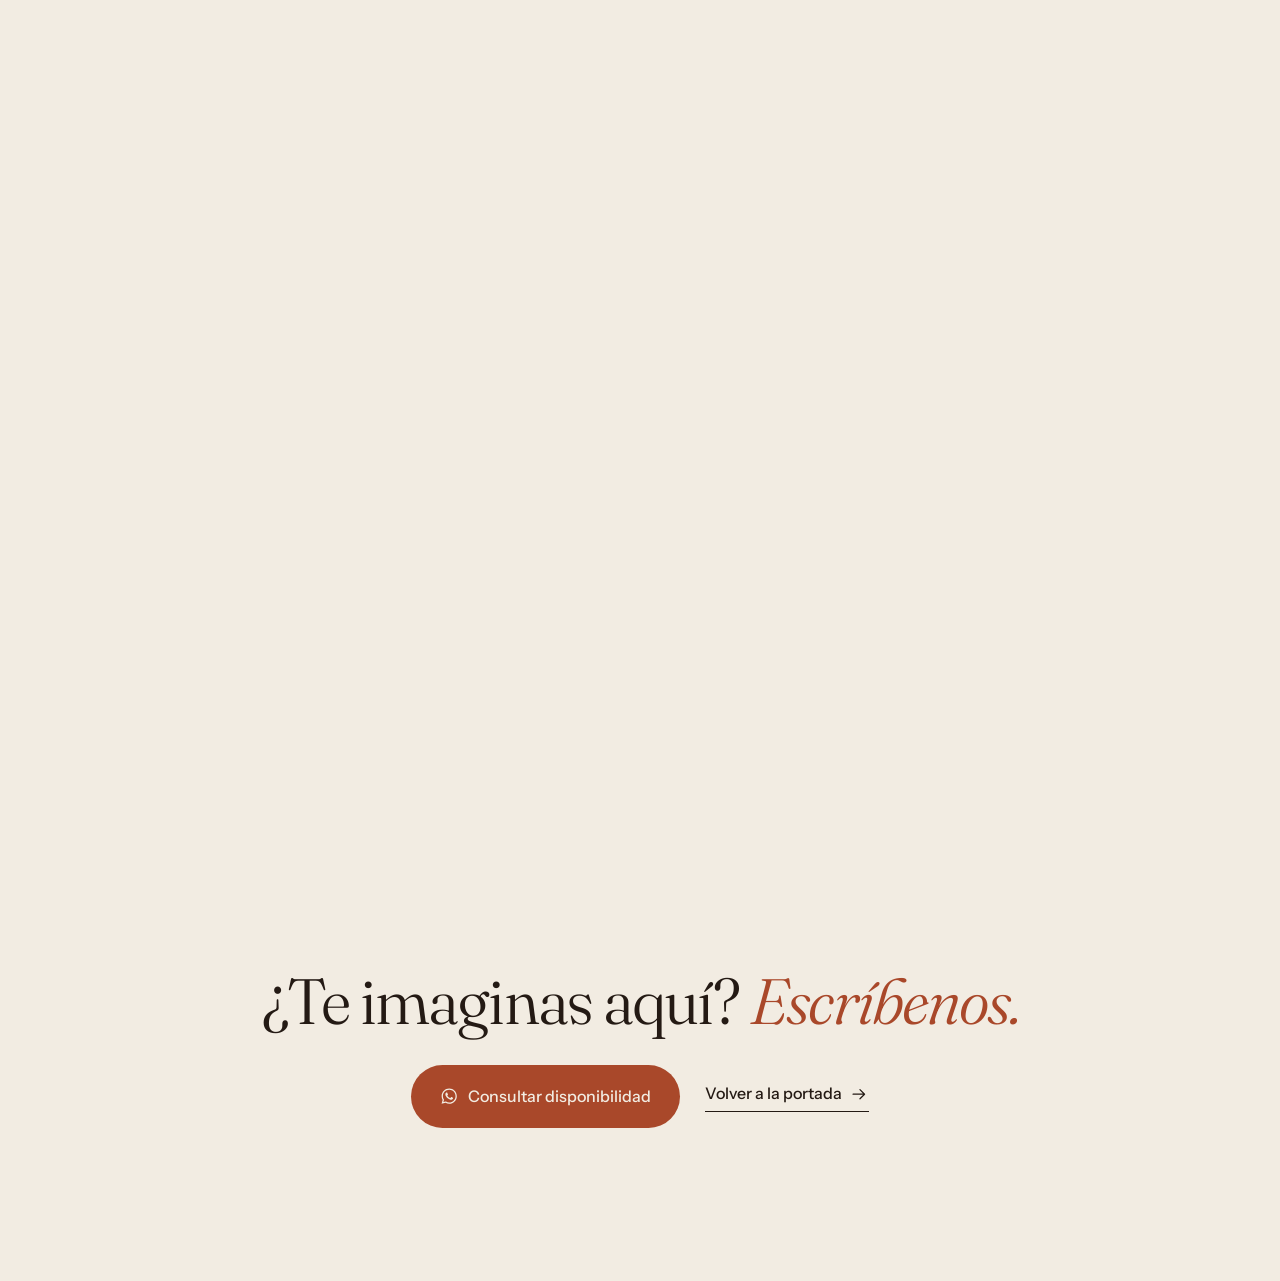
==== commit 95cdb1ec: "Rediseño v2 en curso (hacienda) Co-Authored-By: Claude Opus 5.5 <noreply@anthropic.com>" ====
--- a/galeria.html
+++ b/galeria.html
@@ -1,223 +1,71 @@
-<!doctype html><html lang="es"><head><meta charset="utf-8"><meta name="viewport" content="width=device-width, initial-scale=1"><title>Galería · La Hacienda de María</title>
-<meta name="description" content="Una antigua hacienda montañesa restaurada en el corazón de Liébana: apartamentos con vistas, piscina, sauna y jacuzzi."><meta name="robots" content="noindex, nofollow">
-<link rel="preconnect" href="https://fonts.googleapis.com"><link rel="preconnect" href="https://fonts.gstatic.com" crossorigin><link href="https://fonts.googleapis.com/css2?family=Playfair+Display:ital,wght@0,400;0,500;0,600;1,400;1,500&family=Karla:wght@300;400;500;600&display=swap" rel="stylesheet">
-<style>*{box-sizing:border-box;margin:0;padding:0}html{scroll-behavior:smooth}
-body{font-family:var(--sans);background:var(--bg);color:var(--ink);-webkit-font-smoothing:antialiased;overflow-x:hidden}
-img{display:block;max-width:100%}a{color:inherit;text-decoration:none}button{font:inherit;border:0;background:none;color:inherit;cursor:pointer}
-:root{--pad:clamp(20px,5vw,72px)}
-.wrap{max-width:1320px;margin:0 auto;padding:0 var(--pad)}
-.k{font-size:11px;letter-spacing:.3em;text-transform:uppercase;font-weight:600;color:var(--acc)}
-.h2{font-family:var(--serif);font-weight:var(--sw,400);font-size:clamp(40px,5.4vw,82px);line-height:1.02;letter-spacing:-.01em;margin-top:16px}
-.h2 em{font-style:italic;color:var(--acc)}
-.lead{font-size:clamp(15px,1.12vw,18px);line-height:1.75;color:var(--mut);font-weight:300;max-width:56ch;margin-top:22px}
-.btn{display:inline-flex;align-items:center;justify-content:center;gap:10px;height:56px;padding:0 30px;border-radius:var(--r-btn,999px);font-size:14px;font-weight:600;letter-spacing:.02em;transition:transform .35s,background .35s,color .35s,box-shadow .35s;white-space:nowrap}
-.btn:hover{transform:translateY(-2px)}
-.b-main{background:var(--acc);color:#fff;box-shadow:0 16px 34px -14px var(--acc)}.b-main:hover{background:var(--ink)}
-.b-ghost{border:1px solid currentColor}.b-ghost:hover{background:var(--ink);color:var(--bg);border-color:var(--ink)}
-.b-glass{border:1px solid rgba(255,255,255,.6);color:#fff;backdrop-filter:blur(8px);background:rgba(255,255,255,.08)}.b-glass:hover{background:#fff;color:#111}
-/* revelado */
-.rv{opacity:0;transform:translateY(36px);transition:opacity 1.1s cubic-bezier(.2,.7,.2,1),transform 1.1s cubic-bezier(.2,.7,.2,1)}
-.rv.in{opacity:1;transform:none}.rv.d1{transition-delay:.1s}.rv.d2{transition-delay:.2s}.rv.d3{transition-delay:.3s}
-@keyframes up{from{opacity:0;transform:translateY(34px)}to{opacity:1;transform:none}}
-.up{animation:up 1.3s cubic-bezier(.2,.7,.2,1) both}.up.d1{animation-delay:.15s}.up.d2{animation-delay:.3s}.up.d3{animation-delay:.45s}
-/* slides portada */
-.h-slide{position:absolute;inset:0;background-size:cover;background-position:center;opacity:0;transform:scale(1.12);transition:opacity 2.2s ease,transform 10s linear}
-.h-slide.on{opacity:1;transform:scale(1)}
-.h-dots{display:flex;gap:8px}.h-dots i{width:30px;height:2px;background:rgba(255,255,255,.35);position:relative;overflow:hidden}
-.h-dots i.on::after{content:'';position:absolute;inset:0;background:#fff;animation:fill 6s linear forwards}
-@keyframes fill{from{transform:translateX(-100%)}to{transform:none}}
-/* estrellas */
-.stars{position:relative;display:inline-block;line-height:1;letter-spacing:3px;color:var(--star-off,#e3ddd2)}
-.stars::before{content:"★★★★★"}.stars::after{content:"★★★★★";position:absolute;left:0;top:0;width:var(--p,100%);overflow:hidden;white-space:nowrap;color:#f2b33d}
-/* GALERÍA EN MOVIMIENTO */
-.belt{overflow:hidden;cursor:grab;touch-action:pan-y;user-select:none;padding:8px 0}
-.belt:active{cursor:grabbing}
-.belt-track{display:flex;gap:var(--gap,16px);width:max-content;will-change:transform}
-.b-item{position:relative;flex:none;height:var(--bh,clamp(240px,34vh,400px));border-radius:var(--r-img,14px);overflow:hidden;display:block}
-.b-item img{height:100%;width:auto;max-width:none;transition:transform 1.2s cubic-bezier(.2,.7,.2,1),filter .5s;pointer-events:none}
-.b-item::after{content:'Ver galería ↗';position:absolute;left:14px;bottom:14px;font-size:11px;letter-spacing:.14em;text-transform:uppercase;font-weight:600;color:#fff;background:rgba(0,0,0,.45);backdrop-filter:blur(6px);padding:8px 12px;border-radius:999px;opacity:0;transform:translateY(6px);transition:.4s}
-.b-item:hover img{transform:scale(1.06)}.b-item:hover::after{opacity:1;transform:none}
-.belt-cta{display:flex;justify-content:center;margin-top:34px}
-/* RESEÑAS (estructura común; cada tema cambia colores) */
-.revs{padding:clamp(100px,12vw,170px) 0;background:var(--rv-bg,var(--bg));color:var(--rv-ink,var(--ink));position:relative;overflow:hidden}
-.revs-top{display:grid;grid-template-columns:.9fr 1.1fr;gap:clamp(30px,6vw,90px);align-items:center}
-.summary{display:flex;align-items:center;gap:26px;margin-top:34px}
-.summary .big{font-family:var(--serif);font-size:clamp(80px,9vw,128px);line-height:.8;font-weight:var(--sw,400);color:var(--rv-acc,var(--acc))}
-.summary .stars{font-size:22px}
-.summary p{font-size:13px;color:var(--rv-mut,var(--mut));margin-top:8px;line-height:1.5}
-.gbadge{display:inline-flex;align-items:center;gap:8px;margin-top:12px;font-size:12px;font-weight:600;padding:7px 12px;border-radius:999px;background:#fff;color:#333;box-shadow:0 6px 20px -10px rgba(0,0,0,.3)}
-.gbadge svg{width:16px;height:16px}
-.feat{display:grid}
-.feat-q{grid-area:1/1;opacity:0;transform:translateY(16px);transition:opacity .9s,transform .9s;pointer-events:none}
-.feat-q.on{opacity:1;transform:none;pointer-events:auto}
-.feat-q blockquote{font-family:var(--serif);font-size:clamp(24px,2.5vw,38px);line-height:1.3;font-weight:var(--sw,400)}
-.feat-q blockquote::before{content:'“';display:block;font-size:2.6em;line-height:.6;color:var(--rv-acc,var(--acc));margin-bottom:6px}
-.feat-q footer{display:flex;align-items:center;gap:12px;margin-top:26px;font-size:14px}
-.feat-q footer small{display:block;color:var(--rv-mut,var(--mut));font-size:12px;margin-top:2px}
-.feat-dots{display:flex;gap:8px;margin-top:22px}
-.feat-dots button{width:26px;height:4px;border-radius:9px;background:var(--rv-line,rgba(0,0,0,.15));transition:.3s}
-.feat-dots button.on{background:var(--rv-acc,var(--acc));width:44px}
-.av{width:44px;height:44px;border-radius:50%;display:grid;place-items:center;color:#fff;font-weight:600;font-size:16px;background:hsl(var(--h) 40% 46%);flex:none}
-.rev-grid{columns:3 320px;column-gap:20px;margin-top:clamp(60px,7vw,90px)}
-.rcard{break-inside:avoid;margin-bottom:20px;background:var(--rv-card,#fff);border-radius:var(--r-card,20px);padding:26px 26px 24px;box-shadow:0 24px 50px -36px rgba(0,0,0,.45);border:1px solid var(--rv-line,rgba(0,0,0,.05));transition:transform .5s,box-shadow .5s}
-.rcard:hover{transform:translateY(-4px);box-shadow:0 34px 60px -34px rgba(0,0,0,.5)}
-.rcard .top{display:flex;align-items:center;gap:12px}
-.rcard .top b{font-size:14px;display:block}.rcard .top small{font-size:12px;color:var(--rv-mut,var(--mut))}
-.rcard .top svg{margin-left:auto;width:18px;height:18px;flex:none}
-.rcard .stars{font-size:15px;margin-top:16px}
-.rcard p{margin-top:10px;font-size:15px;line-height:1.65;color:var(--rv-ink,var(--ink));opacity:.88}
-.rcard.more{display:none}.rev-grid.all .rcard.more{display:block}
-.rev-more{display:flex;justify-content:center;margin-top:20px}
-@media(max-width:900px){.revs-top{grid-template-columns:1fr}}
-/* mapa y faq */
-.map{border-radius:var(--r-img,22px);overflow:hidden;min-height:420px;box-shadow:0 40px 80px -50px rgba(0,0,0,.5)}
-.map iframe{width:100%;height:100%;min-height:420px;border:0}
-details{border-bottom:1px solid var(--line,rgba(0,0,0,.12))}
-summary{list-style:none;cursor:pointer;display:flex;justify-content:space-between;gap:20px;padding:24px 0;font-family:var(--serif);font-size:24px;font-weight:var(--sw,400)}
-summary::-webkit-details-marker{display:none}
-summary i{font-style:normal;font-family:var(--sans);font-size:22px;color:var(--acc);transition:transform .3s}
-details[open] summary i{transform:rotate(45deg)}
-details p{padding:0 0 24px;color:var(--mut);line-height:1.7;font-size:15px;max-width:62ch}
-/* flotantes */
-.wa{position:fixed;right:18px;bottom:64px;z-index:55;width:58px;height:58px;border-radius:50%;background:#25d366;display:grid;place-items:center;box-shadow:0 12px 30px -8px rgba(0,0,0,.4);transition:transform .3s}.wa:hover{transform:scale(1.08)}
-.demo{position:fixed;left:50%;bottom:14px;transform:translateX(-50%);z-index:60;background:rgba(20,20,20,.86);color:#fff;font-size:11px;letter-spacing:.05em;padding:8px 16px;border-radius:999px;backdrop-filter:blur(8px);white-space:nowrap;max-width:94vw;overflow:hidden;text-overflow:ellipsis}
-.vid{position:relative;display:block;width:100%;aspect-ratio:16/9;border-radius:var(--r-img,22px);overflow:hidden;background:#000;box-shadow:0 50px 100px -50px rgba(0,0,0,.6)}
-.vid img{width:100%;height:100%;object-fit:cover;opacity:.85;transition:transform 1.2s,opacity .5s}.vid:hover img{transform:scale(1.04);opacity:1}
-.vid .play{position:absolute;left:50%;top:50%;width:92px;height:92px;margin:-46px;border-radius:50%;background:rgba(255,255,255,.94);color:var(--acc);display:grid;place-items:center;font-size:26px;padding-left:6px;box-shadow:0 0 0 14px rgba(255,255,255,.2);transition:transform .4s}
-.vid:hover .play{transform:scale(1.08)}.vid iframe{position:absolute;inset:0;width:100%;height:100%;border:0}
-@media(prefers-reduced-motion:reduce){*{animation:none!important;transition:none!important}.rv{opacity:1;transform:none}}
+<!doctype html>
+<html lang="es">
+<head>
+<meta charset="utf-8">
+<meta name="viewport" content="width=device-width, initial-scale=1, viewport-fit=cover">
+<title>Galería · La Hacienda de María</title>
+<meta name="description" content="Fotos reales de La Hacienda de María, apartamentos rurales en Torices, Valle de Liébana (Cantabria).">
+<meta name="robots" content="noindex, nofollow">
+<meta name="theme-color" content="#F2ECE2">
+<link rel="icon" href="data:image/svg+xml,%3Csvg xmlns='http://www.w3.org/2000/svg' viewBox='0 0 32 32'%3E%3Cpath d='M4 3h24v12c0 8-6 13-12 15C10 28 4 23 4 15z' fill='%23A9482A'/%3E%3Ctext x='16' y='20' font-family='Georgia' font-size='12' fill='%23F2ECE2' text-anchor='middle'%3EHM%3C/text%3E%3C/svg%3E">
+<link rel="preconnect" href="https://fonts.googleapis.com">
+<link rel="preconnect" href="https://fonts.gstatic.com" crossorigin>
+<link href="https://fonts.googleapis.com/css2?family=Fraunces:ital,opsz,wght,SOFT,WONK@0,9..144,300..600,0..100,0..1;1,9..144,300..600,0..100,0..1&family=Instrument+Sans:wght@400;500;600&family=DM+Mono:wght@400;500&display=swap" rel="stylesheet">
+<link rel="stylesheet" href="css/site.css">
+<link rel="stylesheet" href="css/galeria.css">
+<script>document.documentElement.classList.add('js');if(!matchMedia('(prefers-reduced-motion: reduce)').matches)document.documentElement.classList.add('anim');</script>
+</head>
+<body class="g-page">
 
-/* ===== PÁGINA DE GALERÍA ===== */
-.gp-head{position:sticky;top:0;z-index:20;display:flex;align-items:center;justify-content:space-between;gap:16px;padding:16px var(--pad);background:color-mix(in srgb,var(--bg) 88%,transparent);backdrop-filter:blur(12px);border-bottom:1px solid var(--line,rgba(0,0,0,.08))}
-.gp-head .back{font-size:13px;font-weight:600;display:inline-flex;gap:8px;align-items:center}
-.gp-hero{padding:clamp(60px,9vw,120px) var(--pad) clamp(40px,5vw,60px);max-width:1320px;margin:0 auto}
-.gp-hero .h2{font-size:clamp(54px,8vw,130px)}
-.gp-grid{columns:3 340px;column-gap:14px;padding:0 var(--pad) 120px;max-width:1600px;margin:0 auto}
-.gp-grid a{display:block;margin-bottom:14px;border-radius:var(--r-img,14px);overflow:hidden;break-inside:avoid;position:relative}
-.gp-grid img{width:100%;height:auto;transition:transform 1.2s cubic-bezier(.2,.7,.2,1),filter .5s}
-.gp-grid a:hover img{transform:scale(1.04)}
-.gp-grid a::after{content:'';position:absolute;inset:0;background:linear-gradient(transparent 60%,rgba(0,0,0,.35));opacity:0;transition:.4s}.gp-grid a:hover::after{opacity:1}
-#lb{position:fixed;inset:0;z-index:100;background:rgba(12,11,10,.96);opacity:0;visibility:hidden;transition:.4s}
-#lb.on{opacity:1;visibility:visible}
-.lb-stage{position:absolute;inset:0;display:grid;place-items:center;padding:60px 80px}
-#lb img{max-width:100%;max-height:100%;border-radius:6px;box-shadow:0 30px 80px rgba(0,0,0,.6)}
-#lb button{position:absolute;z-index:2;color:#fff;font-size:24px;width:56px;height:56px;border-radius:50%;border:1px solid rgba(255,255,255,.28);background:rgba(0,0,0,.3)}
-.lb-x{top:16px;right:16px;font-size:30px!important}.lb-p{left:16px;top:50%;margin-top:-28px}.lb-n{right:16px;top:50%;margin-top:-28px}
-.lb-cap{position:absolute;left:0;right:0;bottom:18px;text-align:center;color:#bbb;font-size:12px;letter-spacing:.2em}
-@media(max-width:700px){.lb-stage{padding:60px 10px}.lb-p,.lb-n{top:auto!important;bottom:12px;margin:0!important}}
-/* LA HACIENDA — "Montañés": crema, granate teja y musgo. Playfair + Karla. Portada partida con sello giratorio. */
-:root{--bg:#f6efe4;--ink:#2a1c16;--mut:#75665b;--acc:#9c3b25;--moss:#4d5b39;--serif:'Playfair Display',Georgia,serif;--sans:'Karla',system-ui,sans-serif;--line:rgba(42,28,22,.13);--r-img:6px;--r-btn:6px;--r-card:6px;
- --rv-bg:#efe4d3;--rv-card:#fffaf2;--rv-acc:#9c3b25}
-.nav{position:fixed;top:0;left:0;right:0;z-index:50;display:flex;align-items:center;justify-content:space-between;gap:20px;padding:22px var(--pad);transition:.4s}
-.nav.sc{background:rgba(246,239,228,.94);backdrop-filter:blur(12px);padding:12px var(--pad);box-shadow:0 1px 0 var(--line)}
-.logo{font-family:var(--serif);font-size:24px;font-style:italic}.nav nav{display:flex;gap:30px;font-size:14px}.nav-cta{height:44px!important;padding:0 22px!important}
-@media(max-width:860px){.nav nav{display:none}}
-.hero{display:grid;grid-template-columns:1fr 1.05fr;min-height:100svh}
-.h-left{display:flex;flex-direction:column;justify-content:center;padding:130px var(--pad) 70px}
-.hero h1{font-family:var(--serif);font-weight:400;font-size:clamp(52px,6.6vw,108px);line-height:.98;letter-spacing:-.02em;margin-top:22px}
-.hero h1 em{color:var(--acc)}
-.sub{font-size:clamp(16px,1.25vw,19px);color:var(--mut);max-width:44ch;margin-top:26px;line-height:1.65}
-.ctas{display:flex;gap:12px;flex-wrap:wrap;margin-top:34px}
-.h-rate{display:flex;align-items:center;gap:14px;margin-top:40px;padding-top:28px;border-top:1px solid var(--line);font-size:14px;color:var(--mut)}.h-rate .stars{font-size:18px}.h-rate b{color:var(--ink)}
-.h-right{position:relative;margin:18px 18px 18px 0;border-radius:4px;overflow:hidden;background:#d9cbb4}
-.seal{position:absolute;left:24px;bottom:24px;width:170px;height:170px;background:var(--bg);border-radius:50%;display:grid;place-items:center;box-shadow:0 20px 40px -20px rgba(0,0,0,.4)}
-.seal svg{position:absolute;inset:10px;animation:spin 22s linear infinite}.seal text{font-size:13.5px;letter-spacing:3px;fill:var(--acc);font-family:var(--sans);font-weight:600}
-.seal b{font-family:var(--serif);font-size:46px;color:var(--ink)}
-@keyframes spin{to{transform:rotate(360deg)}}
-@media(max-width:960px){.hero{grid-template-columns:1fr}.h-right{height:60vh;margin:0 14px 14px;order:-1;margin-top:76px}.seal{left:auto;right:20px;transform:none;width:130px;height:130px;bottom:-30px}.seal b{font-size:34px}.h-left{padding-top:50px}}
-.intro{padding:clamp(110px,13vw,170px) 0}
-.intro-c{max-width:860px;margin:0 auto;text-align:center}.intro-c .lead{margin-left:auto;margin-right:auto}
-.datos{display:grid;grid-template-columns:repeat(4,1fr);margin:64px 0;border-top:1px solid var(--line);border-bottom:1px solid var(--line)}
-.dato{padding:30px 10px;text-align:center}.dato+.dato{border-left:1px solid var(--line)}
-.dato b{font-family:var(--serif);font-size:52px;color:var(--acc);display:block;line-height:1}.dato span{font-size:13px;color:var(--mut);display:block;margin-top:8px}
-@media(max-width:800px){.datos{grid-template-columns:1fr 1fr}.dato:nth-child(3){border-left:0}}
-.intro-duo{display:grid;grid-template-columns:1.4fr 1fr;gap:20px;align-items:end}
-.intro-duo img{width:100%;border-radius:4px;aspect-ratio:4/3;object-fit:cover}.intro-duo img+img{aspect-ratio:3/4}
-.exps{padding:0 0 clamp(110px,13vw,170px)}
-.exp-g{display:grid;grid-template-columns:1.3fr 1fr 1fr;grid-template-rows:auto auto;gap:22px;margin-top:56px}
-.exp:first-child{grid-row:span 2}.exp-img{border-radius:4px;overflow:hidden;aspect-ratio:4/3}.exp:first-child .exp-img{aspect-ratio:4/5.2}
-.exp-img img{width:100%;height:100%;object-fit:cover;transition:transform 1.6s}.exp:hover img{transform:scale(1.06)}
-.exp h3{font-family:var(--serif);font-size:26px;margin-top:16px;font-weight:500}.exp p{font-size:14px;color:var(--mut);margin-top:6px;line-height:1.6}
-@media(max-width:900px){.exp-g{grid-template-columns:1fr 1fr}.exp:first-child{grid-row:auto;grid-column:span 2}}
-.revs .feat-q blockquote{font-style:italic}
-.gal{padding:clamp(100px,12vw,160px) 0;background:var(--moss);color:#f6efe4}.gal .k{color:#e9c9a0}.gal em{color:#e9c9a0}.gal .lead{color:rgba(246,239,228,.75)}
-.gal-h{display:flex;justify-content:space-between;align-items:flex-end;gap:30px;flex-wrap:wrap;margin-bottom:56px}.gal .b-ghost{color:#f6efe4}.gal .b-ghost:hover{background:#f6efe4;color:var(--moss)}
-.ubi{padding:clamp(110px,13vw,170px) 0}.ubi-g{display:grid;grid-template-columns:1fr 1.2fr;gap:clamp(30px,6vw,90px)}
-.near{list-style:none;margin-top:30px}.near li{display:flex;justify-content:space-between;gap:16px;padding:16px 0;border-bottom:1px dashed var(--line)}.near span{color:var(--mut)}
-@media(max-width:900px){.ubi-g{grid-template-columns:1fr}}
-.faq{padding:0 0 clamp(110px,13vw,170px)}.faq-g{display:grid;grid-template-columns:.8fr 1.2fr;gap:60px}@media(max-width:900px){.faq-g{grid-template-columns:1fr;gap:20px}}
-.final{position:relative;min-height:80vh;display:grid;place-items:center;text-align:center;color:#fff;background-size:cover;background-position:center;margin:0 18px;border-radius:4px;overflow:hidden}
-.final::before{content:'';position:absolute;inset:0;background:linear-gradient(rgba(42,28,22,.35),rgba(42,28,22,.65))}.final>div{position:relative;padding:100px var(--pad)}
-.final .h2{font-size:clamp(46px,7vw,110px)}.final em{color:#f2c9a0}.final .ctas{justify-content:center}
-.foot{padding:50px 0 90px}.foot-g{display:flex;justify-content:space-between;gap:20px;flex-wrap:wrap;font-size:13px;color:var(--mut)}
-</style></head><body class="t-montanes gp"><header class="gp-head"><a class="back" href="index.html">← La Hacienda de María</a><a class="btn b-main" style="height:44px;padding:0 22px" href="https://wa.me/34607328187?text=Hola%2C%20os%20escribo%20desde%20vuestra%20web.%20Me%20gustar%C3%ADa%20consultar%20disponibilidad%20en%20La%20Hacienda%20de%20Mar%C3%ADa." target="_blank" rel="noopener">Reservar</a></header>
-<section class="gp-hero"><p class="k up">Galería · 28 fotos</p><h1 class="h2 up d1">La Hacienda, <em>en imágenes.</em></h1><p class="lead up d2">Torices · Valle de Liébana · Cantabria. Pulsa una foto para verla a pantalla completa; usa las flechas o desliza para pasar.</p></section>
-<div class="gp-grid"><a href="img/cand-h000.webp" data-full="img/cand-h000.webp" class="rv"><img src="img/cand-h000-t.webp" alt="La Hacienda de María · foto 1" loading="lazy" width="900" height="602"></a><a href="img/cand-h041.webp" data-full="img/cand-h041.webp" class="rv"><img src="img/cand-h041-t.webp" alt="La Hacienda de María · foto 2" loading="lazy" width="900" height="474"></a><a href="img/cand-h032.webp" data-full="img/cand-h032.webp" class="rv"><img src="img/cand-h032-t.webp" alt="La Hacienda de María · foto 3" loading="lazy" width="900" height="602"></a><a href="img/cand-h031.webp" data-full="img/cand-h031.webp" class="rv"><img src="img/cand-h031-t.webp" alt="La Hacienda de María · foto 4" loading="lazy" width="900" height="602"></a><a href="img/cand-h053.webp" data-full="img/cand-h053.webp" class="rv"><img src="img/cand-h053-t.webp" alt="La Hacienda de María · foto 5" loading="lazy" width="900" height="603"></a><a href="img/cand-h059.webp" data-full="img/cand-h059.webp" class="rv"><img src="img/cand-h059-t.webp" alt="La Hacienda de María · foto 6" loading="lazy" width="900" height="603"></a><a href="img/cand-h029.webp" data-full="img/cand-h029.webp" class="rv"><img src="img/cand-h029-t.webp" alt="La Hacienda de María · foto 7" loading="lazy" width="900" height="602"></a><a href="img/cand-h030.webp" data-full="img/cand-h030.webp" class="rv"><img src="img/cand-h030-t.webp" alt="La Hacienda de María · foto 8" loading="lazy" width="900" height="602"></a><a href="img/cand-h060.webp" data-full="img/cand-h060.webp" class="rv"><img src="img/cand-h060-t.webp" alt="La Hacienda de María · foto 9" loading="lazy" width="900" height="602"></a><a href="img/cand-h058.webp" data-full="img/cand-h058.webp" class="rv"><img src="img/cand-h058-t.webp" alt="La Hacienda de María · foto 10" loading="lazy" width="900" height="675"></a><a href="img/cand-h020.webp" data-full="img/cand-h020.webp" class="rv"><img src="img/cand-h020-t.webp" alt="La Hacienda de María · foto 11" loading="lazy" width="900" height="603"></a><a href="img/cand-h015.webp" data-full="img/cand-h015.webp" class="rv"><img src="img/cand-h015-t.webp" alt="La Hacienda de María · foto 12" loading="lazy" width="900" height="602"></a><a href="img/cand-h018.webp" data-full="img/cand-h018.webp" class="rv"><img src="img/cand-h018-t.webp" alt="La Hacienda de María · foto 13" loading="lazy" width="900" height="602"></a><a href="img/cand-h002.webp" data-full="img/cand-h002.webp" class="rv"><img src="img/cand-h002-t.webp" alt="La Hacienda de María · foto 14" loading="lazy" width="900" height="602"></a><a href="img/cand-h012.webp" data-full="img/cand-h012.webp" class="rv"><img src="img/cand-h012-t.webp" alt="La Hacienda de María · foto 15" loading="lazy" width="900" height="603"></a><a href="img/cand-h010.webp" data-full="img/cand-h010.webp" class="rv"><img src="img/cand-h010-t.webp" alt="La Hacienda de María · foto 16" loading="lazy" width="900" height="602"></a><a href="img/cand-h021.webp" data-full="img/cand-h021.webp" class="rv"><img src="img/cand-h021-t.webp" alt="La Hacienda de María · foto 17" loading="lazy" width="900" height="602"></a><a href="img/cand-h022.webp" data-full="img/cand-h022.webp" class="rv"><img src="img/cand-h022-t.webp" alt="La Hacienda de María · foto 18" loading="lazy" width="900" height="602"></a><a href="img/cand-h024.webp" data-full="img/cand-h024.webp" class="rv"><img src="img/cand-h024-t.webp" alt="La Hacienda de María · foto 19" loading="lazy" width="900" height="602"></a><a href="img/cand-h025.webp" data-full="img/cand-h025.webp" class="rv"><img src="img/cand-h025-t.webp" alt="La Hacienda de María · foto 20" loading="lazy" width="900" height="602"></a><a href="img/cand-h078.webp" data-full="img/cand-h078.webp" class="rv"><img src="img/cand-h078-t.webp" alt="La Hacienda de María · foto 21" loading="lazy" width="900" height="616"></a><a href="img/cand-h034.webp" data-full="img/cand-h034.webp" class="rv"><img src="img/cand-h034-t.webp" alt="La Hacienda de María · foto 22" loading="lazy" width="900" height="653"></a><a href="img/cand-h035.webp" data-full="img/cand-h035.webp" class="rv"><img src="img/cand-h035-t.webp" alt="La Hacienda de María · foto 23" loading="lazy" width="900" height="641"></a><a href="img/cand-h036.webp" data-full="img/cand-h036.webp" class="rv"><img src="img/cand-h036-t.webp" alt="La Hacienda de María · foto 24" loading="lazy" width="900" height="643"></a><a href="img/cand-h079.webp" data-full="img/cand-h079.webp" class="rv"><img src="img/cand-h079-t.webp" alt="La Hacienda de María · foto 25" loading="lazy" width="900" height="600"></a><a href="img/cand-h052.webp" data-full="img/cand-h052.webp" class="rv"><img src="img/cand-h052-t.webp" alt="La Hacienda de María · foto 26" loading="lazy" width="900" height="659"></a><a href="img/cand-h033.webp" data-full="img/cand-h033.webp" class="rv"><img src="img/cand-h033-t.webp" alt="La Hacienda de María · foto 27" loading="lazy" width="900" height="675"></a><a href="img/cand-h039.webp" data-full="img/cand-h039.webp" class="rv"><img src="img/cand-h039-t.webp" alt="La Hacienda de María · foto 28" loading="lazy" width="900" height="723"></a></div>
-<div id="lb"><div class="lb-stage"><img alt=""></div><button class="lb-x" aria-label="Cerrar">×</button><button class="lb-p" aria-label="Anterior">←</button><button class="lb-n" aria-label="Siguiente">→</button><p class="lb-cap"></p></div>
-<footer class="foot"><div class="wrap foot-g"><span class="logo">La Hacienda de María</span><span>Barrio Torices s/n · 39571 Torices, Cabezón de Liébana (Cantabria) · <a href="tel:+34607328187">607 32 81 87</a></span></div></footer>
-<a class="wa" href="https://wa.me/34607328187?text=Hola%2C%20os%20escribo%20desde%20vuestra%20web.%20Me%20gustar%C3%ADa%20consultar%20disponibilidad%20en%20La%20Hacienda%20de%20Mar%C3%ADa." target="_blank" rel="noopener" aria-label="WhatsApp"><svg width="28" height="28" viewBox="0 0 24 24" fill="#fff"><path d="M12 2a10 10 0 0 0-8.6 15.1L2 22l5-1.3A10 10 0 1 0 12 2Zm5.3 14.1c-.2.6-1.3 1.2-1.8 1.2-.5.1-1 .1-3.3-.8-2.8-1.1-4.6-4-4.7-4.2-.1-.2-1.1-1.5-1.1-2.9s.7-2 1-2.3c.2-.3.5-.3.7-.3h.5c.2 0 .4 0 .6.5l.8 2c.1.2.1.4 0 .5l-.3.5-.4.4c-.1.1-.3.3-.1.6.2.3.8 1.3 1.7 2.1 1.2 1 2.1 1.4 2.4 1.5.3.1.5.1.6-.1l.8-1c.2-.3.4-.2.7-.1l1.9.9c.3.1.5.2.5.3.1.1.1.6-.1 1.2Z"/></svg></a><p class="demo">Demo preparada por Upscall · fotos y reseñas reales de La Hacienda de María</p><script>// Comportamientos comunes de las demos (sin librerías).
-const $ = (s, r = document) => r.querySelector(s), $$ = (s, r = document) => [...r.querySelectorAll(s)];
+<svg width="0" height="0" style="position:absolute" aria-hidden="true">
+  <symbol id="i-wa" viewBox="0 0 24 24"><path fill="currentColor" d="M12.04 2C6.58 2 2.13 6.45 2.13 11.91c0 1.75.46 3.45 1.32 4.95L2.05 22l5.25-1.38c1.45.79 3.08 1.21 4.74 1.21 5.46 0 9.91-4.45 9.91-9.91C21.95 6.45 17.5 2 12.04 2zm0 18.15c-1.48 0-2.93-.4-4.2-1.15l-.3-.18-3.12.82.83-3.04-.2-.31a8.2 8.2 0 0 1-1.26-4.38c0-4.54 3.7-8.24 8.25-8.24 4.54 0 8.24 3.7 8.24 8.24 0 4.55-3.7 8.24-8.24 8.24zm4.52-6.16c-.25-.12-1.47-.72-1.69-.81-.23-.08-.39-.12-.56.12-.17.25-.64.81-.78.97-.14.17-.29.19-.54.06-.25-.12-1.05-.39-1.99-1.23-.74-.66-1.23-1.47-1.38-1.72-.14-.25-.02-.38.11-.51.11-.11.25-.29.37-.43.12-.14.17-.25.25-.41.08-.17.04-.31-.02-.43-.06-.12-.56-1.34-.76-1.84-.2-.48-.41-.42-.56-.43h-.48c-.17 0-.43.06-.66.31-.22.25-.86.85-.86 2.07 0 1.22.89 2.4 1.01 2.56.12.17 1.75 2.67 4.23 3.74.59.26 1.05.41 1.41.52.59.19 1.13.16 1.56.1.48-.07 1.47-.6 1.67-1.18.21-.58.21-1.07.14-1.18-.06-.11-.22-.17-.47-.29z"/></symbol>
+  <symbol id="i-arrow" viewBox="0 0 24 24"><path fill="none" stroke="currentColor" stroke-width="1.6" stroke-linecap="round" stroke-linejoin="round" d="M4 12h15M13 6l6 6-6 6"/></symbol>
+  <symbol id="i-shield" viewBox="0 0 40 46"><path fill="none" stroke="currentColor" stroke-width="1.4" d="M2 2h36v18c0 12-9 20.5-18 24C11 40.5 2 32 2 20z"/><path fill="none" stroke="currentColor" stroke-width=".8" d="M6 6h28v14c0 9.5-7 16.5-14 19.5C13 36.5 6 29.5 6 20z" opacity=".55"/></symbol>
+</svg>
 
-// Cabecera que cambia al bajar
-const nav = $('.nav'); if (nav) addEventListener('scroll', () => nav.classList.toggle('sc', scrollY > 60), { passive: true });
+<header class="g-top">
+  <a class="g-back" href="index.html"><svg class="ic" style="transform:scaleX(-1)"><use href="#i-arrow"/></svg><span>Volver a la hacienda</span></a>
+  <a class="brand" href="index.html" aria-label="La Hacienda de María, inicio">
+    <span class="brand__shield"><svg><use href="#i-shield"/></svg><b>HM</b></span>
+    <span class="brand__name">La Hacienda <em>de María</em></span>
+  </a>
+  <a class="btn btn--teja btn--sm g-cta" data-wa href="https://wa.me/34607328187"><svg class="ic"><use href="#i-wa"/></svg><span>Disponibilidad</span></a>
+</header>
 
-// Revelado al entrar en pantalla
-const io = new IntersectionObserver((es) => es.forEach((e) => { if (e.isIntersecting) { e.target.classList.add('in'); io.unobserve(e.target); } }), { rootMargin: '0px 0px -8% 0px' });
-$$('.rv').forEach((el) => io.observe(el));
+<main class="wrap g-main">
+  <div class="g-head">
+    <p class="eyebrow" data-reveal>Galería · <span id="gTotal">38</span> fotos reales</p>
+    <h1 class="g-title" data-reveal>La hacienda, <em>foto a foto.</em></h1>
+  </div>
+  <div class="g-filters" role="toolbar" aria-label="Filtrar fotos" id="gFilters"></div>
+  <div class="g-grid" id="gGrid"></div>
 
-// Portada: fundido con zoom lento
-const sl = $$('.h-slide'); let hi = 0;
-if (sl.length > 1) setInterval(() => { sl[hi].classList.remove('on'); hi = (hi + 1) % sl.length; sl[hi].classList.add('on'); $$('.h-dots i').forEach((d, i) => d.classList.toggle('on', i === hi)); }, 6000);
+  <section class="g-end">
+    <p class="g-end__t">¿Te imaginas aquí? <em>Escríbenos.</em></p>
+    <div class="g-end__ctas">
+      <a class="btn btn--teja btn--lg" data-wa href="https://wa.me/34607328187"><svg class="ic"><use href="#i-wa"/></svg>Consultar disponibilidad</a>
+      <a class="link-arrow" href="index.html">Volver a la portada <svg class="ic"><use href="#i-arrow"/></svg></a>
+    </div>
+  </section>
+</main>
 
-// Galería en movimiento: se desplaza sola, se para al pasar el ratón, se puede arrastrar
-$$('.belt').forEach((belt) => {
-  const track = $('.belt-track', belt); if (!track) return;
-  track.innerHTML += track.innerHTML; // duplicado para bucle infinito
-  const speed = (+belt.dataset.speed || .45) * (belt.dataset.dir === 'r' ? -1 : 1);
-  let x = 0, hover = false, drag = null, half = 0, vis = true;
-  const measure = () => (half = track.scrollWidth / 2);
-  addEventListener('load', measure); addEventListener('resize', measure); measure();
-  new IntersectionObserver(([e]) => (vis = e.isIntersecting)).observe(belt);
-  belt.addEventListener('mouseenter', () => (hover = true)); belt.addEventListener('mouseleave', () => (hover = false));
-  belt.addEventListener('pointerdown', (e) => { drag = { x: e.clientX, s: x, m: 0 }; belt.setPointerCapture(e.pointerId); });
-  belt.addEventListener('pointermove', (e) => { if (!drag) return; drag.m = Math.abs(e.clientX - drag.x); x = drag.s - (e.clientX - drag.x); });
-  belt.addEventListener('pointerup', (e) => {
-    const click = drag && drag.m < 6; drag = null;
-    if (click) { const a = document.elementsFromPoint(e.clientX, e.clientY).find((n) => n.matches?.('a.b-item')); if (a) location.href = a.href; }
-  });
-  belt.addEventListener('click', (e) => e.preventDefault());
-  const tick = () => {
-    if (vis && !drag) x += hover ? 0 : speed;
-    if (half) { if (x >= half) x -= half; if (x < 0) x += half; }
-    track.style.transform = `translate3d(${-x}px,0,0)`; requestAnimationFrame(tick);
-  };
-  requestAnimationFrame(tick);
-});
+<div class="lb" id="lb" role="dialog" aria-modal="true" aria-label="Visor de fotos" hidden>
+  <div class="lb__bar">
+    <span class="mono lb__count" id="lbCount">1 / 38</span>
+    <button class="lb__close" id="lbClose" aria-label="Cerrar visor"><i></i><i></i></button>
+  </div>
+  <div class="lb__stage" id="lbStage">
+    <img id="lbImg" alt="">
+  </div>
+  <p class="lb__cap" id="lbCap"></p>
+  <button class="lb__nav lb__nav--prev" id="lbPrev" aria-label="Foto anterior"><svg class="ic" style="transform:scaleX(-1)"><use href="#i-arrow"/></svg></button>
+  <button class="lb__nav lb__nav--next" id="lbNext" aria-label="Foto siguiente"><svg class="ic"><use href="#i-arrow"/></svg></button>
+</div>
 
-// Reseña destacada: rota sola
-const feat = $$('.feat-q'); let fi = 0;
-const featGo = (i) => { feat.forEach((f, j) => f.classList.toggle('on', j === i)); $$('.feat-dots button').forEach((d, j) => d.classList.toggle('on', j === i)); fi = i; };
-if (feat.length) {
-  $('.feat-dots').innerHTML = feat.map((_, i) => `<button aria-label="Reseña ${i + 1}"></button>`).join('');
-  $$('.feat-dots button').forEach((b, i) => b.onclick = () => featGo(i)); featGo(0);
-  setInterval(() => featGo((fi + 1) % feat.length), 7000);
-}
+<a class="wa-float" data-wa href="https://wa.me/34607328187" aria-label="Escribir por WhatsApp"><svg><use href="#i-wa"/></svg><span>¿Hablamos?</span></a>
+<p class="demo-note">Demo preparada por Upscall · fotos y reseñas reales de La Hacienda de María</p>
 
-// Vídeo de YouTube: se carga al pulsar
-$$('.vid').forEach((v) => v.addEventListener('click', () => { v.innerHTML = `<iframe src="https://www.youtube-nocookie.com/embed/${v.dataset.yt}?autoplay=1&rel=0" allow="autoplay; encrypted-media; picture-in-picture" allowfullscreen></iframe>`; }, { once: true }));
-
-// Visor (página de galería)
-const lb = $('#lb');
-if (lb) {
-  const items = $$('[data-full]'); let li = 0; const im = $('img', lb), cap = $('.lb-cap', lb);
-  const show = (i) => { li = (i + items.length) % items.length; im.src = items[li].dataset.full; cap.textContent = `${li + 1} / ${items.length}`; };
-  items.forEach((a, i) => a.addEventListener('click', (e) => { e.preventDefault(); show(i); lb.classList.add('on'); document.body.style.overflow = 'hidden'; }));
-  const close = () => { lb.classList.remove('on'); document.body.style.overflow = ''; };
-  $('.lb-x', lb).onclick = close; $('.lb-p', lb).onclick = () => show(li - 1); $('.lb-n', lb).onclick = () => show(li + 1);
-  lb.addEventListener('click', (e) => { if (e.target === lb || e.target.classList.contains('lb-stage')) close(); });
-  addEventListener('keydown', (e) => { if (!lb.classList.contains('on')) return; if (e.key === 'Escape') close(); if (e.key === 'ArrowLeft') show(li - 1); if (e.key === 'ArrowRight') show(li + 1); });
-  let tx = null; lb.addEventListener('touchstart', (e) => (tx = e.touches[0].clientX), { passive: true });
-  lb.addEventListener('touchend', (e) => { if (tx === null) return; const d = e.changedTouches[0].clientX - tx; if (Math.abs(d) > 50) show(li + (d < 0 ? 1 : -1)); tx = null; });
-  if (location.hash.startsWith('#f')) { const i = +location.hash.slice(2); if (items[i]) items[i].click(); }
-}
-</script></body></html>+<script src="js/fotos.js"></script>
+<script src="js/galeria.js" defer></script>
+</body>
+</html>
--- a/css/site.css
+++ b/css/site.css
@@ -0,0 +1,522 @@
+/* =========================================================
+   La Hacienda de María — sistema visual
+   Cal (fondo) · Castaño (tinta) · Teja (acento)
+   ========================================================= */
+:root{
+  --cal:#F2ECE2;
+  --cal-2:#E9E1D3;
+  --tinta:#241A14;
+  --tinta-2:#33261D;
+  --teja:#A9482A;
+  --teja-2:#C25E3B;
+  --muted:rgba(36,26,20,.62);
+  --line:rgba(36,26,20,.16);
+  --cal-muted:rgba(242,236,226,.72);
+  --cal-line:rgba(242,236,226,.2);
+
+  --f-display:'Fraunces', 'Iowan Old Style', Georgia, serif;
+  --f-body:'Instrument Sans', system-ui, -apple-system, 'Segoe UI', sans-serif;
+  --f-mono:'DM Mono', ui-monospace, Menlo, monospace;
+
+  --t-hero:clamp(3rem, 8.4vw, 8.6rem);
+  --t-h2:clamp(2.35rem, 5.2vw, 5rem);
+  --t-lead:clamp(1.05rem, 1.25vw, 1.2rem);
+
+  --gut:clamp(16px, 4vw, 56px);
+  --sec:clamp(5.5rem, 12vw, 11rem);
+  --ease:cubic-bezier(.65,0,.35,1);
+  --ease-out:cubic-bezier(.16,1,.3,1);
+  --r:2px;
+}
+*,*::before,*::after{box-sizing:border-box}
+html{-webkit-text-size-adjust:100%;overflow-x:clip}
+html.lenis,html.lenis body{height:auto}
+.lenis.lenis-smooth{scroll-behavior:auto!important}
+body{margin:0;background:var(--cal);color:var(--tinta);font:400 1rem/1.6 var(--f-body);overflow-x:clip;-webkit-font-smoothing:antialiased;text-rendering:optimizeLegibility}
+img{display:block;max-width:100%}
+a{color:inherit}
+button{font:inherit;color:inherit;background:none;border:0;padding:0;cursor:pointer}
+em{font-style:italic}
+h1,h2,h3{margin:0;font-weight:400}
+p{margin:0}
+::selection{background:var(--teja);color:var(--cal)}
+:focus-visible{outline:2px solid var(--teja);outline-offset:3px}
+.wrap{width:100%;max-width:1440px;margin:0 auto;padding:0 var(--gut)}
+.mono{font-family:var(--f-mono);font-size:.74rem;letter-spacing:.06em;text-transform:uppercase}
+.ic{width:1.15em;height:1.15em;flex:none}
+.skip{position:absolute;left:-999px;top:8px;z-index:200;background:var(--tinta);color:var(--cal);padding:.6rem 1rem}
+.skip:focus{left:8px}
+
+/* Tipografía */
+.h2{font-family:var(--f-display);font-size:var(--t-h2);line-height:.98;letter-spacing:-.025em;font-weight:340;font-variation-settings:'opsz' 144,'SOFT' 30}
+.h2 em,.hero__title em,.final__t em,.brand em,.foot__name em,.hstrip__big em{font-weight:300;font-variation-settings:'opsz' 144,'SOFT' 100,'WONK' 1;color:var(--teja)}
+.eyebrow{font-family:var(--f-mono);font-size:.72rem;letter-spacing:.16em;text-transform:uppercase;color:var(--teja);display:flex;align-items:center;gap:.8rem;margin-bottom:1.4rem}
+.eyebrow::before{content:'';width:28px;height:1px;background:currentColor}
+.eyebrow--light{color:#E59A7A}
+.lead{font-size:var(--t-lead);line-height:1.6;color:var(--muted);max-width:38rem}
+.sec-head{margin-bottom:clamp(2.5rem,6vw,5rem)}
+.sec-head .lead{margin-top:1.6rem}
+.sec-head--split{display:grid;grid-template-columns:1.2fr .8fr;gap:3rem;align-items:end}
+
+/* Botones (morph con elipse) */
+.btn{position:relative;display:inline-flex;align-items:center;justify-content:center;gap:.6rem;padding:1rem 1.5rem;border-radius:999px;font-weight:500;font-size:.95rem;text-decoration:none;overflow:hidden;isolation:isolate;transition:color .5s var(--ease),border-color .5s var(--ease),transform .4s var(--ease-out);white-space:nowrap}
+.btn::before{content:'';position:absolute;inset:-2px;z-index:-1;border-radius:inherit;clip-path:ellipse(0% 0% at 50% 120%);transition:clip-path .6s var(--ease)}
+.btn:hover::before{clip-path:ellipse(150% 160% at 50% 120%)}
+.btn:active{transform:scale(.97)}
+.btn--teja{background:var(--teja);color:var(--cal)}
+.btn--teja::before{background:var(--tinta)}
+.btn--line-light{border:1px solid rgba(242,236,226,.5);color:var(--cal)}
+.btn--line-light::before{background:var(--cal)}
+.btn--line-light:hover{color:var(--tinta);border-color:var(--cal)}
+.btn--sm{padding:.65rem 1.1rem;font-size:.85rem}
+.btn--lg{padding:1.15rem 1.8rem;font-size:1rem}
+.link-arrow{display:inline-flex;align-items:center;gap:.5rem;text-decoration:none;font-weight:500;border-bottom:1px solid currentColor;padding-bottom:.25rem}
+.link-arrow .ic{transition:transform .5s var(--ease)}
+.link-arrow:hover .ic{transform:translateX(5px)}
+
+/* ======== NAV ======== */
+.nav{position:fixed;inset:0 0 auto;z-index:60;color:var(--cal);transition:color .5s var(--ease),transform .6s var(--ease)}
+.nav::before{content:'';position:absolute;inset:0;background:rgba(242,236,226,.86);backdrop-filter:blur(14px);-webkit-backdrop-filter:blur(14px);border-bottom:1px solid var(--line);transform:translateY(-101%);transition:transform .6s var(--ease)}
+.nav.is-solid{color:var(--tinta)}
+.nav.is-solid::before{transform:none}
+.nav.is-hidden{transform:translateY(-100%)}
+.nav__in{position:relative;display:flex;align-items:center;gap:2rem;max-width:1440px;margin:0 auto;padding:1rem var(--gut)}
+.brand{display:flex;align-items:center;gap:.8rem;text-decoration:none;margin-right:auto}
+.brand__shield{position:relative;width:34px;height:39px;display:grid;place-items:center}
+.brand__shield svg{position:absolute;inset:0;width:100%;height:100%}
+.brand__shield b{font:500 .7rem/1 var(--f-display);letter-spacing:.04em;margin-top:-4px}
+.brand__name{font-family:var(--f-display);font-size:1.2rem;letter-spacing:-.01em;font-variation-settings:'opsz' 30}
+.brand em{color:inherit}
+.nav.is-solid .brand em{color:var(--teja)}
+.nav__links{display:flex;gap:1.6rem;font-size:.9rem}
+.nav__links a{text-decoration:none;position:relative;padding:.3rem 0}
+.nav__links a::after{content:'';position:absolute;left:0;right:0;bottom:0;height:1px;background:currentColor;transform:scaleX(0);transform-origin:right;transition:transform .5s var(--ease)}
+.nav__links a:hover::after{transform:scaleX(1);transform-origin:left}
+.nav__cta{background:var(--cal);color:var(--tinta)}
+.nav__cta::before{background:var(--teja)}
+.nav__cta:hover{color:var(--cal)}
+.nav.is-solid .nav__cta{background:var(--tinta);color:var(--cal)}
+.nav__burger{display:none;width:44px;height:44px;position:relative;z-index:2}
+.nav__burger i{position:absolute;left:10px;right:10px;height:1.5px;background:currentColor;transition:transform .5s var(--ease)}
+.nav__burger i:first-child{top:17px}.nav__burger i:last-child{top:26px}
+.menu-open .nav__burger i:first-child{transform:translateY(4.5px) rotate(45deg)}
+.menu-open .nav__burger i:last-child{transform:translateY(-4.5px) rotate(-45deg)}
+.menu-open .nav{color:var(--cal)}
+.menu-open .nav::before{transform:translateY(-101%)}
+
+.menu{position:fixed;inset:0;z-index:55;background:var(--tinta);color:var(--cal);display:flex;flex-direction:column;justify-content:space-between;padding:6.5rem var(--gut) 5.5rem;clip-path:circle(0% at calc(100% - 38px) 38px);transition:clip-path .8s var(--ease);visibility:hidden}
+.menu-open .menu{clip-path:circle(150% at calc(100% - 38px) 38px);visibility:visible}
+.menu__links{display:flex;flex-direction:column}
+.menu__links a{font-family:var(--f-display);font-size:clamp(2rem,9vw,3rem);line-height:1.15;text-decoration:none;display:flex;align-items:baseline;gap:1rem;padding:.35rem 0;border-bottom:1px solid var(--cal-line)}
+.menu__links .mono{color:#E59A7A;font-size:.7rem}
+.menu__foot{display:flex;flex-direction:column;gap:.7rem}
+
+/* ======== HERO ======== */
+.hero{position:relative;height:100vh;height:100svh;min-height:600px;color:var(--cal);overflow:hidden;display:flex;flex-direction:column;justify-content:flex-end;background:var(--tinta)}
+.hero__media{position:absolute;inset:-8% 0 0;will-change:transform}
+.hero__media img{width:100%;height:100%;object-fit:cover;object-position:50% 45%;transform-origin:50% 60%}
+.hero__veil{position:absolute;inset:0;background:
+  linear-gradient(180deg,rgba(24,16,11,.55) 0%,rgba(24,16,11,0) 26%),
+  linear-gradient(0deg,rgba(24,16,11,.86) 0%,rgba(24,16,11,.45) 38%,rgba(24,16,11,0) 64%)}
+.hero__shutters{position:absolute;inset:0;display:flex;pointer-events:none;z-index:3}
+.hero__shutters i{flex:1;background:var(--tinta);
+  background-image:repeating-linear-gradient(90deg,rgba(242,236,226,.035) 0 1px,transparent 1px 64px);
+  transform:scaleX(0)}
+.hero__content{position:relative;z-index:2;width:100%;max-width:1440px;margin:0 auto;padding:0 var(--gut) clamp(5rem,9vh,7rem)}
+.hero__kicker{color:rgba(242,236,226,.85);margin-bottom:1.4rem}
+.hero__title{font-family:var(--f-display);font-size:var(--t-hero);line-height:.92;letter-spacing:-.035em;font-weight:330;font-variation-settings:'opsz' 144,'SOFT' 20}
+.hero__title em{color:#F0B79B}
+.ln{display:block;overflow:hidden;padding-bottom:.08em;margin-bottom:-.08em}
+.ln>span{display:block}
+.hero__row{display:flex;justify-content:space-between;align-items:flex-end;gap:2rem;margin-top:2.2rem}
+.hero__sub{max-width:31rem;font-size:var(--t-lead);color:rgba(242,236,226,.86)}
+.hero__ctas{display:flex;gap:.7rem;flex-wrap:wrap}
+.hero__bar{position:absolute;z-index:2;left:0;right:0;bottom:0;display:flex;gap:2rem;justify-content:space-between;align-items:center;max-width:1440px;margin:0 auto;padding:1.1rem var(--gut);color:rgba(242,236,226,.75);border-top:1px solid rgba(242,236,226,.18)}
+.hero__rate{display:inline-flex;align-items:center;gap:.4rem}
+.hero__rate .ic{color:#F0B79B;width:.95em;height:.95em}
+.hero__scroll{display:inline-flex;align-items:center;gap:.7rem}
+.hero__scroll i{width:1px;height:26px;background:rgba(242,236,226,.3);position:relative;overflow:hidden}
+.hero__scroll i::after{content:'';position:absolute;inset:0;background:var(--cal);animation:drip 2.2s var(--ease) infinite}
+@keyframes drip{0%{transform:translateY(-100%)}60%,100%{transform:translateY(100%)}}
+
+/* Intro de portada (solo con animación) */
+.anim .hero__shutters i{transform:scaleX(1);transition:transform 1.3s var(--ease) .15s}
+.anim .hero__shutters i:first-child{transform-origin:left}
+.anim .hero__shutters i:last-child{transform-origin:right}
+.anim .hero__media img{transform:scale(1.14);transition:transform 2.4s var(--ease-out) .2s}
+.anim [data-hero]{transform:translateY(110%);transition:transform 1.1s var(--ease-out)}
+.anim .hero__kicker[data-hero],.anim .hero__row [data-hero],.anim .hero__bar[data-hero]{transform:translateY(24px);clip-path:inset(0 0 100% 0);transition:transform 1s var(--ease-out),clip-path 1s var(--ease)}
+.anim.loaded .hero__shutters i{transform:scaleX(0)}
+.anim.loaded .hero__media img{transform:scale(1)}
+.anim.loaded [data-hero]{transform:none;clip-path:inset(0 0 0 0)}
+.anim.loaded [data-hero="1"]{transition-delay:.75s}
+.anim.loaded [data-hero="2"]{transition-delay:.85s}
+.anim.loaded [data-hero="3"]{transition-delay:.97s}
+.anim.loaded [data-hero="4"]{transition-delay:1.15s}
+.anim.loaded [data-hero="5"]{transition-delay:1.25s}
+.anim.loaded [data-hero="6"]{transition-delay:1.4s}
+
+/* ======== REVEALS ======== */
+.anim [data-reveal]:not([data-reveal="img"]){clip-path:inset(0 0 100% 0);transform:translateY(28px);transition:clip-path .9s var(--ease),transform .9s var(--ease-out)}
+.anim [data-reveal="img"]{clip-path:inset(14% 10% 14% 10%);transition:clip-path 1.3s var(--ease)}
+.anim [data-reveal="img"] img{transform:scale(1.22);transition:transform 1.6s var(--ease-out)}
+.anim [data-reveal].in{clip-path:inset(0 0 0 0);transform:none}
+.anim [data-reveal="img"].in{clip-path:inset(0 0 0 0)}
+.anim [data-reveal="img"].in img{transform:scale(1)}
+
+/* ======== MANIFIESTO ======== */
+.manifest{padding:var(--sec) 0 calc(var(--sec)*.7)}
+.manifest__grid{display:grid;grid-template-columns:minmax(0,.75fr) minmax(0,1.25fr);gap:clamp(2rem,6vw,7rem);align-items:center}
+.manifest__arch{margin:0;position:relative;aspect-ratio:4/5;border-radius:999px 999px var(--r) var(--r);overflow:hidden;background:var(--tinta)}
+.manifest__arch img{width:100%;height:100%;object-fit:cover}
+.manifest__arch figcaption{position:absolute;left:0;right:0;bottom:0;padding:1.1rem;color:var(--cal);text-align:center;background:linear-gradient(0deg,rgba(24,16,11,.7),transparent)}
+.manifest__p{font-family:var(--f-display);font-size:clamp(1.6rem,3vw,2.9rem);line-height:1.18;letter-spacing:-.015em;font-weight:340;font-variation-settings:'opsz' 72}
+.manifest__p .w{transition:color .35s linear;color:rgba(36,26,20,.16)}
+.manifest__p .w.on{color:var(--tinta)}
+.manifest__p .w.hl.on{color:var(--teja);font-style:italic}
+html:not(.anim) .manifest__p .w{color:var(--tinta)}
+
+.ridge{position:relative;margin:clamp(4rem,9vw,8rem) 0 3rem}
+.ridge svg{width:100%;height:clamp(70px,10vw,150px);overflow:visible}
+.ridge path{fill:none;stroke:var(--tinta);stroke-width:1.2;vector-effect:non-scaling-stroke;stroke-linejoin:round}
+.ridge__label{position:absolute;right:0;top:-1.5rem;color:var(--muted)}
+.stats{display:grid;grid-template-columns:repeat(4,1fr);margin:0;border-top:1px solid var(--line)}
+.stats>div{padding:2rem 1.5rem 0 0;border-right:1px solid var(--line);padding-left:1.5rem}
+.stats>div:first-child{padding-left:0}
+.stats>div:last-child{border-right:0}
+.stats dt{font-family:var(--f-display);font-size:clamp(3rem,6vw,5.6rem);line-height:1;letter-spacing:-.04em;font-weight:300;font-variation-settings:'opsz' 144}
+.stats sup{font-size:.4em;color:var(--teja);vertical-align:super;margin-left:.1em}
+.stats dd{margin:.8rem 0 0;color:var(--muted);font-size:.95rem;max-width:14rem}
+
+/* ======== MATERIALES ======== */
+.mat{padding:calc(var(--sec)*.4) 0 var(--sec)}
+.mat__grid{display:grid;grid-template-columns:minmax(0,1fr) minmax(0,1fr);gap:clamp(2rem,7vw,8rem)}
+.mat__head{padding-bottom:4rem}
+.mat__list{list-style:none;margin:0;padding:0}
+.mat__item{min-height:62vh;display:flex;flex-direction:column;justify-content:center;border-top:1px solid var(--line);padding:3rem 0;opacity:.32;transition:opacity .6s var(--ease)}
+.mat__item.on{opacity:1}
+.mat__n{color:var(--teja);margin-bottom:1rem}
+.mat__item h3{font-family:var(--f-display);font-size:clamp(2.6rem,5vw,4.6rem);line-height:1;letter-spacing:-.03em;font-weight:320;font-variation-settings:'opsz' 144,'SOFT' 50;margin-bottom:1.2rem}
+.mat__item p{font-size:1.08rem;color:var(--muted);max-width:30rem}
+.mat__item p em{color:var(--tinta);font-family:var(--f-display);font-size:1.12em}
+.mat__img-m{display:none}
+.mat__right{position:relative}
+.mat__frame{position:sticky;top:12vh;height:76vh;border-radius:999px 999px var(--r) var(--r);overflow:hidden;background:var(--tinta)}
+.mat__frame img{position:absolute;inset:0;width:100%;height:100%;object-fit:cover;clip-path:inset(100% 0 0 0);transform:scale(1.15);transition:clip-path 1.1s var(--ease),transform 1.6s var(--ease-out)}
+.mat__frame img.on{clip-path:inset(0 0 0 0);transform:scale(1)}
+.mat__count{position:absolute;left:50%;bottom:1.2rem;transform:translateX(-50%);color:var(--cal);background:rgba(24,16,11,.45);backdrop-filter:blur(6px);-webkit-backdrop-filter:blur(6px);padding:.45rem .9rem;border-radius:999px;z-index:5}
+.mat__count b{font-weight:500;color:#F0B79B}
+
+/* ======== APARTAMENTOS ======== */
+.apts{padding:var(--sec) 0 0;background:var(--cal-2);position:relative}
+.cap{display:grid;grid-template-columns:auto 1fr;gap:clamp(2rem,5vw,5rem);align-items:stretch;border-top:1px solid var(--line);padding-top:3rem}
+.cap__tabs{display:flex;flex-direction:column;gap:.4rem}
+.cap__tab{display:flex;align-items:baseline;gap:.8rem;text-align:left;padding:.3rem 0;color:rgba(36,26,20,.3);transition:color .5s var(--ease)}
+.cap__tab b{font-family:var(--f-display);font-size:clamp(4rem,8vw,7.5rem);line-height:.95;font-weight:300;letter-spacing:-.05em;font-variation-settings:'opsz' 144}
+.cap__tab span{font-family:var(--f-mono);font-size:.72rem;letter-spacing:.12em;text-transform:uppercase}
+.cap__tab:hover{color:rgba(36,26,20,.6)}
+.cap__tab.on{color:var(--tinta)}
+.cap__tab.on b{color:var(--teja);font-style:italic;font-variation-settings:'opsz' 144,'WONK' 1}
+.cap__panels{display:grid}
+.cap__panel{grid-area:1/1;display:grid;grid-template-columns:1.25fr 1fr;gap:clamp(1.5rem,4vw,3.5rem);align-items:end;visibility:hidden}
+.cap__panel.on{visibility:visible}
+.cap__img{aspect-ratio:4/3;overflow:hidden;border-radius:var(--r);clip-path:inset(0 100% 0 0);transition:clip-path .9s var(--ease)}
+.cap__img img{width:100%;height:100%;object-fit:cover;transform:scale(1.15);transition:transform 1.4s var(--ease-out)}
+.cap__panel.on .cap__img{clip-path:inset(0 0 0 0)}
+.cap__panel.on .cap__img img{transform:scale(1)}
+.cap__txt{clip-path:inset(0 0 100% 0);transform:translateY(20px);transition:clip-path .8s var(--ease) .15s,transform .8s var(--ease-out) .15s}
+.cap__panel.on .cap__txt{clip-path:inset(0 0 0 0);transform:none}
+.cap__txt h3{font-family:var(--f-display);font-size:clamp(1.9rem,3vw,2.8rem);letter-spacing:-.02em;font-weight:340;margin-bottom:1rem}
+.cap__txt p{color:var(--muted);font-size:1.05rem}
+.incl{list-style:none;padding:0;margin:clamp(3rem,7vw,6rem) 0 0;display:grid;grid-template-columns:repeat(3,1fr);border-top:1px solid var(--line)}
+.incl li{display:flex;gap:1rem;align-items:baseline;padding:1.3rem 1rem 1.3rem 0;border-bottom:1px solid var(--line);font-size:1.02rem}
+.incl .mono{color:var(--teja)}
+
+.hstrip{position:relative;margin-top:clamp(4rem,9vw,8rem)}
+.hstrip__sticky{position:sticky;top:0;height:100vh;height:100svh;overflow:hidden;display:flex;flex-direction:column;justify-content:center}
+.hstrip__track{display:flex;gap:clamp(1rem,2vw,2rem);padding:0 var(--gut);align-items:center;will-change:transform;width:max-content}
+.hstrip__intro{width:min(30rem,80vw);flex:none;padding-right:2rem}
+.hstrip__big{font-family:var(--f-display);font-size:clamp(2rem,3.6vw,3.4rem);line-height:1.04;letter-spacing:-.025em;font-weight:330;font-variation-settings:'opsz' 144}
+.hstrip__hint{display:inline-flex;align-items:center;gap:.6rem;margin-top:2rem;color:var(--muted)}
+.hcard{margin:0;flex:none;width:clamp(260px,26vw,420px)}
+.hcard--w{width:clamp(320px,40vw,640px)}
+.hcard img{width:100%;height:clamp(300px,62vh,620px);object-fit:cover;border-radius:var(--r)}
+.hcard figcaption{display:flex;gap:.8rem;align-items:baseline;margin-top:1rem;font-size:.95rem}
+.hcard figcaption .mono{color:var(--teja)}
+.hstrip__progress{position:absolute;left:var(--gut);right:var(--gut);bottom:2.2rem;height:1px;background:var(--line)}
+.hstrip__progress i{position:absolute;inset:0;background:var(--tinta);transform-origin:left;transform:scaleX(0)}
+
+/* ======== SPA ======== */
+.spa{position:relative;background:var(--tinta);color:var(--cal);padding:var(--sec) 0}
+.tiles{position:absolute;left:0;right:0;top:-22px;height:24px;
+  background:radial-gradient(circle at 50% 100%,var(--tinta) 15px,transparent 15.5px) 0 0/30px 24px repeat-x;
+  pointer-events:none}
+.spa .lead{color:var(--cal-muted)}
+.spa .h2 em{color:#F0B79B}
+.spa__head{text-align:center;display:flex;flex-direction:column;align-items:center}
+.spa__head .eyebrow::after{content:'';width:28px;height:1px;background:currentColor}
+.spa__head .lead{margin:1.6rem auto 0}
+.spa__iris{position:relative;height:200vh;margin-top:3rem}
+.spa__iris-sticky{position:sticky;top:0;height:100vh;height:100svh;overflow:hidden}
+.spa__iris-sticky img{width:100%;height:100%;object-fit:cover;clip-path:circle(var(--iris,22%) at 50% 50%);transform:scale(var(--iz,1.25))}
+.spa__iris-cap{position:absolute;left:50%;bottom:2rem;transform:translateX(-50%);color:var(--cal);opacity:var(--io,0);background:rgba(24,16,11,.45);padding:.45rem .9rem;border-radius:999px;white-space:nowrap}
+.spa__cards{display:grid;grid-template-columns:repeat(3,1fr);gap:clamp(1rem,2.5vw,2.5rem);margin-top:var(--sec)}
+.scard .mono{color:#E59A7A}
+.scard__img{aspect-ratio:4/5;overflow:hidden;border-radius:999px 999px var(--r) var(--r);margin-bottom:1.4rem}
+.scard__img img{width:100%;height:100%;object-fit:cover;transition:transform 1.2s var(--ease-out)}
+.scard:hover .scard__img img{transform:scale(1.06)}
+.scard h3{font-family:var(--f-display);font-size:clamp(1.8rem,2.6vw,2.4rem);font-weight:330;letter-spacing:-.02em;margin:.4rem 0 .6rem}
+.scard p{color:var(--cal-muted);max-width:22rem}
+
+/* ======== VIDA ======== */
+.vida{padding:var(--sec) 0}
+.bento{display:grid;grid-template-columns:repeat(12,1fr);grid-auto-rows:clamp(120px,13vw,200px);gap:clamp(.7rem,1.4vw,1.2rem)}
+.bento figure{margin:0;position:relative;overflow:hidden;border-radius:var(--r);background:var(--tinta)}
+.bento img{width:100%;height:100%;object-fit:cover}
+.bento figure>img{transition:transform 1.4s var(--ease-out)!important}
+.bento figure:hover>img{transform:scale(1.05)!important}
+.bento figcaption{position:absolute;left:0;right:0;bottom:0;padding:1.6rem 1.3rem 1.2rem;color:var(--cal);background:linear-gradient(0deg,rgba(24,16,11,.78),transparent);display:flex;flex-direction:column;gap:.2rem}
+.bento figcaption b{font-family:var(--f-display);font-weight:400;font-size:1.5rem;letter-spacing:-.01em}
+.bento figcaption span{font-size:.9rem;color:rgba(242,236,226,.82)}
+.bento__a{grid-column:1/8;grid-row:span 3}
+.bento__b{grid-column:8/13;grid-row:span 2}
+.bento__d{grid-column:8/13;grid-row:span 1;background:var(--teja);color:var(--cal);border-radius:var(--r);display:flex;align-items:center;gap:1.4rem;padding:1.2rem 1.6rem}
+.bento__num{font-family:var(--f-display);font-size:clamp(3.4rem,6vw,5.4rem);line-height:1;font-weight:300;font-style:italic;font-variation-settings:'opsz' 144,'WONK' 1}
+.bento__txt{font-size:.98rem;line-height:1.45}
+.bento__txt b{font-weight:600}
+.bento__c{grid-column:1/6;grid-row:span 2}
+.bento__e{grid-column:6/9;grid-row:span 2}
+.bento__q{grid-column:9/13;grid-row:span 2;margin:0;border:1px solid var(--line);border-radius:var(--r);padding:clamp(1.3rem,2.4vw,2.2rem);display:flex;flex-direction:column;justify-content:space-between;gap:1rem}
+.bento__q p{font-family:var(--f-display);font-size:clamp(1.25rem,1.8vw,1.7rem);line-height:1.22;font-style:italic;font-weight:320;font-variation-settings:'opsz' 72}
+.bento__q cite{font-style:normal;color:var(--muted)}
+
+/* ======== LIÉBANA ======== */
+.lieb{padding:var(--sec) 0 0;background:var(--cal-2)}
+.ruler{display:grid;grid-template-columns:1.1fr .9fr;gap:clamp(2rem,6vw,6rem);align-items:start}
+.ruler__list{list-style:none;margin:0;padding:0;border-top:1px solid var(--line)}
+.ruler__list button{width:100%;display:grid;grid-template-columns:6.5rem 1fr auto;gap:1rem;align-items:baseline;text-align:left;padding:1.15rem 0;border-bottom:1px solid var(--line);position:relative}
+.ruler__list button::before{content:'';position:absolute;left:0;bottom:-1px;height:1px;width:100%;background:var(--teja);transform:scaleX(0);transform-origin:left;transition:transform .7s var(--ease)}
+.ruler__km{color:var(--teja)}
+.ruler__name{font-family:var(--f-display);font-size:clamp(1.5rem,2.6vw,2.3rem);line-height:1.05;letter-spacing:-.02em;font-weight:340;transition:transform .6s var(--ease),color .4s}
+.ruler__d{color:var(--muted);font-size:.9rem;text-align:right;max-width:15rem}
+.ruler__list li.on button::before{transform:scaleX(1)}
+.ruler__list li.on .ruler__name{transform:translateX(.6rem);font-style:italic;color:var(--teja)}
+.ruler__view{position:sticky;top:14vh;margin:0;aspect-ratio:4/5;overflow:hidden;border-radius:var(--r);background:var(--tinta)}
+.ruler__view img{width:100%;height:100%;object-fit:cover;transition:clip-path .9s var(--ease),transform 1.2s var(--ease-out)}
+.ruler__view img.swap{clip-path:inset(0 0 100% 0);transform:scale(1.1)}
+.ruler__view figcaption{position:absolute;left:1rem;bottom:1rem;color:var(--cal);background:rgba(24,16,11,.5);padding:.45rem .8rem;border-radius:999px;backdrop-filter:blur(6px);-webkit-backdrop-filter:blur(6px)}
+
+.peaks{position:relative;margin-top:var(--sec);min-height:110vh;display:flex;align-items:flex-end;color:var(--cal);overflow:hidden}
+.peaks__img{position:absolute;inset:-10% 0 0}
+.peaks__img img{width:100%;height:100%;object-fit:cover}
+.peaks::after{content:'';position:absolute;inset:0;background:linear-gradient(0deg,rgba(24,16,11,.85) 0%,rgba(24,16,11,.25) 50%,rgba(24,16,11,0) 70%)}
+.peaks__in{position:relative;z-index:2;padding-bottom:clamp(3rem,8vw,6rem)}
+.peaks__t{font-family:var(--f-display);font-size:clamp(2rem,4.4vw,4.2rem);line-height:1.02;letter-spacing:-.03em;font-weight:320;max-width:16ch;font-variation-settings:'opsz' 144}
+.chips{list-style:none;padding:0;margin:2rem 0 0;display:flex;flex-wrap:wrap;gap:.5rem}
+.chips li{border:1px solid rgba(242,236,226,.4);border-radius:999px;padding:.45rem .95rem;font-size:.85rem;backdrop-filter:blur(4px);-webkit-backdrop-filter:blur(4px);background:rgba(24,16,11,.18)}
+
+/* ======== GALERÍA (marquee) ======== */
+.gal{padding:var(--sec) 0;overflow:hidden}
+.gal__head{display:flex;justify-content:space-between;align-items:flex-end;gap:2rem;margin-bottom:3rem}
+.marquee{position:relative;overflow:hidden;cursor:grab;touch-action:pan-y;user-select:none;-webkit-user-select:none}
+.marquee.is-drag{cursor:grabbing}
+.marquee__track{display:flex;gap:clamp(.7rem,1.2vw,1.1rem);width:max-content;will-change:transform}
+.marquee a{display:block;flex:none;height:clamp(240px,34vw,460px);overflow:hidden;border-radius:var(--r);position:relative;background:var(--cal-2);-webkit-user-drag:none}
+.marquee img{height:100%;width:auto;aspect-ratio:3/2;object-fit:cover;pointer-events:none;transition:transform 1s var(--ease-out)}
+.marquee a:hover img{transform:scale(1.05)}
+.marquee a span{position:absolute;left:.8rem;bottom:.8rem;color:var(--cal);font-family:var(--f-mono);font-size:.68rem;letter-spacing:.06em;text-transform:uppercase;background:rgba(24,16,11,.5);padding:.35rem .7rem;border-radius:999px;clip-path:inset(0 100% 0 0);transition:clip-path .6s var(--ease)}
+.marquee a:hover span,.marquee a:focus-visible span{clip-path:inset(0 0 0 0)}
+.marquee--sm{margin-top:clamp(.7rem,1.2vw,1.1rem)}
+.marquee--sm a{height:clamp(150px,20vw,270px)}
+
+/* ======== RESEÑAS ======== */
+.rev{background:var(--tinta);color:var(--cal);padding:var(--sec) 0;position:relative;overflow:hidden}
+.rev .h2 em{color:#F0B79B}
+.rev__grid{display:grid;grid-template-columns:minmax(0,.8fr) minmax(0,1.2fr);gap:clamp(2.5rem,7vw,8rem);align-items:start}
+.score{display:flex;align-items:center;gap:1.4rem;margin-top:3rem;padding-top:2rem;border-top:1px solid var(--cal-line)}
+.score__n{font-family:var(--f-display);font-size:clamp(5rem,10vw,9rem);line-height:.85;letter-spacing:-.05em;font-weight:300;font-variation-settings:'opsz' 144}
+.score .mono{color:var(--cal-muted);margin-top:.6rem}
+.stars{position:relative;display:inline-block;width:130px;height:22px;background:url("data:image/svg+xml,%3Csvg xmlns='http://www.w3.org/2000/svg' viewBox='0 0 26 22'%3E%3Cpath d='M11 1.5l2.6 5.5 6 .8-4.4 4.1 1.1 6L11 15l-5.3 2.9 1.1-6L2.4 7.8l6-.8z' fill='none' stroke='%23F2ECE2' stroke-opacity='.4'/%3E%3C/svg%3E") 0 0/26px 22px repeat-x}
+.stars span{position:absolute;inset:0;width:var(--v);background:url("data:image/svg+xml,%3Csvg xmlns='http://www.w3.org/2000/svg' viewBox='0 0 26 22'%3E%3Cpath d='M11 1.5l2.6 5.5 6 .8-4.4 4.1 1.1 6L11 15l-5.3 2.9 1.1-6L2.4 7.8l6-.8z' fill='%23F0B79B'/%3E%3C/svg%3E") 0 0/26px 22px repeat-x}
+.rev__names{margin-top:2.2rem;color:var(--cal-muted);max-width:22rem}
+.rev__names b{color:var(--cal);font-family:var(--f-display);font-weight:400;font-style:italic;font-size:1.15em}
+.rev__stage{position:relative;padding-top:2.5rem}
+.rev__mark{position:absolute;top:-2.5rem;left:-.5rem;font-family:var(--f-display);font-size:clamp(9rem,16vw,15rem);line-height:1;color:var(--teja);font-style:italic;opacity:.9;pointer-events:none}
+.rev__slides{display:grid;position:relative;touch-action:pan-y}
+.rslide{grid-area:1/1;visibility:hidden}
+.rslide.on{visibility:visible}
+.rslide q{display:block;quotes:none;font-family:var(--f-display);font-size:clamp(1.65rem,3vw,2.8rem);line-height:1.16;letter-spacing:-.018em;font-weight:320;font-variation-settings:'opsz' 96}
+.rslide q .rw{display:inline-block;clip-path:inset(0 0 100% 0);transform:translateY(.4em);transition:clip-path .7s var(--ease),transform .8s var(--ease-out)}
+.rslide.on q .rw{clip-path:inset(-.2em 0 -.2em 0);transform:none}
+.rslide.out q .rw{clip-path:inset(0 0 0 0);transform:none;transition:none}
+.rslide footer{display:flex;align-items:center;gap:1rem;margin-top:2.2rem;clip-path:inset(0 100% 0 0);transition:clip-path .9s var(--ease) .4s}
+.rslide.on footer{clip-path:inset(0 0 0 0)}
+.rslide .av{width:46px;height:46px;border-radius:50%;display:grid;place-items:center;background:var(--teja);font-family:var(--f-display);font-size:1.2rem;color:var(--cal);flex:none}
+.rslide footer b{display:block;font-weight:500}
+.rslide footer .mono{color:var(--cal-muted);font-size:.68rem}
+.rslide .st{color:#F0B79B;letter-spacing:.15em;font-size:.8rem}
+.rev__ctrl{display:flex;align-items:center;gap:1.2rem;margin-top:3rem}
+.rev__btn{width:52px;height:52px;border-radius:50%;border:1px solid var(--cal-line);display:grid;place-items:center;transition:background .4s,color .4s,border-color .4s}
+.rev__btn:hover{background:var(--cal);color:var(--tinta);border-color:var(--cal)}
+.rev__prog{flex:1;height:1px;background:var(--cal-line);position:relative;overflow:hidden}
+.rev__prog i{position:absolute;inset:0;background:#F0B79B;transform-origin:left;transform:scaleX(0)}
+.rev__count{color:var(--cal-muted);min-width:4.5rem;text-align:center}
+.rev__mini{list-style:none;padding:0;margin:clamp(4rem,8vw,7rem) 0 0;display:grid;grid-template-columns:repeat(4,1fr);gap:1px;background:var(--cal-line);border:1px solid var(--cal-line)}
+.rev__mini li{background:var(--tinta);padding:1.6rem 1.4rem;display:flex;flex-direction:column;justify-content:space-between;gap:1.2rem;transition:background .5s}
+.rev__mini li:hover{background:var(--tinta-2)}
+.rev__mini p{font-size:.98rem;color:rgba(242,236,226,.86)}
+.rev__mini .mono{color:var(--cal-muted);font-size:.66rem}
+.rev__mini .st{color:#F0B79B;font-size:.75rem;letter-spacing:.15em}
+
+/* ======== CÓMO LLEGAR ======== */
+.llegar{padding:var(--sec) 0}
+.llegar__grid{display:grid;grid-template-columns:minmax(0,.9fr) minmax(0,1.1fr);gap:clamp(2rem,6vw,6rem);align-items:center}
+.addr{font-style:normal;margin-top:2.4rem;display:flex;flex-direction:column;gap:1.3rem;align-items:flex-start;font-size:1.05rem}
+.addr__tel{display:inline-flex;align-items:center;gap:.6rem;font-family:var(--f-display);font-size:clamp(1.8rem,3vw,2.6rem);text-decoration:none;letter-spacing:-.02em}
+.addr__tel .ic{color:var(--teja);width:.8em;height:.8em}
+.llegar__map{aspect-ratio:1/1;border-radius:999px 999px var(--r) var(--r);overflow:hidden;background:var(--cal-2)}
+.llegar__map iframe{width:100%;height:100%;border:0;filter:sepia(.25) saturate(.85) contrast(1.02)}
+
+/* ======== FAQ ======== */
+.faq{padding:0 0 var(--sec)}
+.faq__grid{display:grid;grid-template-columns:minmax(0,.8fr) minmax(0,1.2fr);gap:clamp(2rem,6vw,6rem);border-top:1px solid var(--line);padding-top:var(--sec)}
+.faq__list details{border-bottom:1px solid var(--line)}
+.faq__list details:first-child{border-top:1px solid var(--line)}
+.faq__list summary{list-style:none;cursor:pointer;display:flex;justify-content:space-between;align-items:center;gap:1.5rem;padding:1.5rem 0;font-family:var(--f-display);font-size:clamp(1.25rem,2vw,1.65rem);letter-spacing:-.01em;font-weight:360;transition:color .3s}
+.faq__list summary::-webkit-details-marker{display:none}
+.faq__list summary:hover{color:var(--teja)}
+.faq__list summary i{position:relative;width:18px;height:18px;flex:none}
+.faq__list summary i::before,.faq__list summary i::after{content:'';position:absolute;left:0;right:0;top:50%;height:1.5px;background:currentColor;transition:transform .5s var(--ease)}
+.faq__list summary i::after{transform:rotate(90deg)}
+.faq__list details[open] summary i::after{transform:rotate(0)}
+.faq__list details>div{overflow:hidden}
+.faq__list details p{padding:0 3rem 1.6rem 0;color:var(--muted);font-size:1.03rem;max-width:40rem}
+.faq__list details a{color:var(--teja)}
+
+/* ======== CIERRE ======== */
+.final{position:relative;min-height:100vh;min-height:100svh;display:flex;align-items:center;color:var(--cal);overflow:hidden;text-align:center}
+.final__img{position:absolute;inset:-10% 0 0}
+.final__img img{width:100%;height:100%;object-fit:cover}
+.final__veil{position:absolute;inset:0;background:radial-gradient(ellipse at 50% 55%,rgba(24,16,11,.5),rgba(24,16,11,.82))}
+.final__in{position:relative;z-index:2;display:flex;flex-direction:column;align-items:center;padding-top:6rem;padding-bottom:6rem}
+.final .eyebrow::after{content:'';width:28px;height:1px;background:currentColor}
+.final__t{font-family:var(--f-display);font-size:clamp(2.8rem,7.4vw,7.6rem);line-height:.95;letter-spacing:-.035em;font-weight:320;max-width:14ch;font-variation-settings:'opsz' 144}
+.final__t em{color:#F0B79B}
+.final__p{margin-top:1.8rem;font-size:var(--t-lead);color:rgba(242,236,226,.86);max-width:32rem}
+.final__ctas{display:flex;gap:.8rem;flex-wrap:wrap;justify-content:center;margin-top:2.6rem}
+.final__bk{display:inline-flex;align-items:center;gap:.5rem;margin-top:2rem;color:rgba(242,236,226,.78);text-decoration:none;border-bottom:1px solid rgba(242,236,226,.35);padding-bottom:.2rem}
+.final__bk:hover{color:var(--cal)}
+
+/* ======== FOOTER ======== */
+.foot{background:var(--tinta);color:var(--cal);padding:clamp(4rem,8vw,6rem) 0 7rem}
+.foot__grid{display:grid;grid-template-columns:1.4fr 1fr 1fr 1fr;gap:2.5rem}
+.foot p{color:var(--cal-muted);line-height:1.8}
+.foot a{text-decoration:none;color:var(--cal)}
+.foot a:hover{color:#F0B79B}
+.foot__k{color:#E59A7A!important;margin-bottom:.8rem}
+.brand__shield--lg{width:46px;height:53px;color:#E59A7A;margin-bottom:1.2rem}
+.brand__shield--lg b{font-size:.9rem;color:var(--cal)}
+.foot__name{font-family:var(--f-display);font-size:1.9rem;color:var(--cal)!important;line-height:1.1;margin-bottom:.6rem}
+.foot__name em{color:#F0B79B}
+.foot__legal{display:flex;justify-content:space-between;gap:1rem;flex-wrap:wrap;margin-top:4rem;padding-top:1.5rem;border-top:1px solid var(--cal-line);color:var(--cal-muted)}
+
+/* ======== FLOTANTES ======== */
+.wa-float{position:fixed;right:clamp(14px,2vw,26px);bottom:clamp(14px,2vw,26px);z-index:70;height:58px;min-width:58px;border-radius:999px;background:var(--teja);color:var(--cal);display:flex;align-items:center;justify-content:center;gap:.6rem;padding:0 17px;text-decoration:none;box-shadow:0 12px 30px -10px rgba(24,16,11,.55);transition:background .4s,transform .5s var(--ease-out)}
+.wa-float svg{width:24px;height:24px;flex:none}
+.wa-float span{max-width:0;overflow:hidden;white-space:nowrap;font-weight:500;font-size:.92rem;transition:max-width .6s var(--ease)}
+.wa-float:hover{background:var(--tinta)}
+.wa-float:hover span{max-width:8rem}
+.wa-float::after{content:'';position:absolute;inset:0;border-radius:inherit;border:1px solid var(--teja);animation:ring 2.8s var(--ease-out) infinite;pointer-events:none}
+@keyframes ring{0%{transform:scale(1);opacity:.8}70%,100%{transform:scale(1.35);opacity:0}}
+.demo-note{position:fixed;left:clamp(12px,2vw,22px);bottom:clamp(14px,2vw,26px);z-index:69;max-width:calc(100vw - 110px);font-family:var(--f-mono);font-size:.62rem;letter-spacing:.04em;line-height:1.35;color:var(--cal);background:rgba(36,26,20,.82);backdrop-filter:blur(8px);-webkit-backdrop-filter:blur(8px);padding:.5rem .8rem;border-radius:12px;pointer-events:none}
+
+/* ======== RESPONSIVE ======== */
+@media (max-width:1100px){
+  .nav__links{display:none}
+  .nav__burger{display:block}
+  .stats{grid-template-columns:repeat(2,1fr)}
+  .stats>div{padding:1.6rem 1rem 1.6rem 0;border-right:0;border-bottom:1px solid var(--line);padding-left:0}
+  .stats>div:nth-child(odd){border-right:1px solid var(--line)}
+  .stats>div:nth-child(even){padding-left:1.2rem}
+  .incl{grid-template-columns:repeat(2,1fr)}
+  .foot__grid{grid-template-columns:1fr 1fr}
+  .rev__mini{grid-template-columns:repeat(2,1fr)}
+}
+@media (max-width:860px){
+  .hide-s{display:none}
+  .nav__cta{display:none}
+  .nav__in{padding-top:.75rem;padding-bottom:.75rem}
+  .hero__media img{object-position:42% 50%}
+  .hero__row{flex-direction:column;align-items:flex-start;gap:1.6rem;margin-top:1.6rem}
+  .hero__content{padding-bottom:5.2rem}
+  .hero__ctas{width:100%}
+  .hero__ctas .btn{flex:1 1 auto}
+  .hero__bar{gap:1rem;font-size:.64rem}
+  .manifest__grid{grid-template-columns:1fr}
+  .manifest__arch{width:min(78%,340px);margin:0 auto}
+  .ridge__label{top:-1.4rem}
+  .mat__grid{grid-template-columns:1fr}
+  .mat__right{display:none}
+  .mat__head{padding-bottom:2rem}
+  .mat__item{min-height:0;opacity:1;padding:2.2rem 0 2.6rem}
+  .mat__img-m{display:block;width:100%;aspect-ratio:4/3;object-fit:cover;border-radius:180px 180px var(--r) var(--r);margin-bottom:1.6rem}
+  .sec-head--split{grid-template-columns:1fr;gap:0}
+  .sec-head--split .lead{margin-top:1.6rem}
+  .cap{grid-template-columns:1fr;gap:1.5rem}
+  .cap__tabs{flex-direction:row;gap:0;justify-content:space-between;border-bottom:1px solid var(--line);padding-bottom:.6rem}
+  .cap__tab{flex-direction:column;gap:.1rem;align-items:flex-start}
+  .cap__tab b{font-size:4.2rem}
+  .cap__panel{grid-template-columns:1fr;align-items:start}
+  .incl{grid-template-columns:1fr}
+  .hstrip{height:auto!important}
+  .hstrip__sticky{position:relative;height:auto;padding:0 0 3.5rem}
+  .hstrip__track{overflow-x:auto;width:auto;scroll-snap-type:x mandatory;-webkit-overflow-scrolling:touch;scrollbar-width:none;transform:none!important;padding-bottom:.5rem;scroll-padding:0 var(--gut)}
+  .hstrip__track::-webkit-scrollbar{display:none}
+  .hstrip__track>*{scroll-snap-align:start}
+  .hstrip__intro{width:72vw}
+  .hcard,.hcard--w{width:78vw}
+  .hcard img{height:auto;aspect-ratio:4/5}
+  .hcard--w img{aspect-ratio:4/5}
+  .hstrip__progress{bottom:1.6rem}
+  .spa__iris{height:150vh}
+  .spa__cards{grid-template-columns:1fr;gap:3rem}
+  .scard__img{aspect-ratio:1/1}
+  .bento{grid-template-columns:repeat(2,1fr);grid-auto-rows:auto}
+  .bento>*{grid-column:auto!important;grid-row:auto!important}
+  .bento figure{aspect-ratio:1/1}
+  .bento__a{grid-column:1/-1!important;aspect-ratio:4/3!important}
+  .bento__d,.bento__q{grid-column:1/-1!important}
+  .bento figcaption{padding:1rem .9rem .8rem}
+  .bento figcaption b{font-size:1.15rem}
+  .bento figcaption span{display:none}
+  .bento__a figcaption span{display:block}
+  .ruler{grid-template-columns:1fr}
+  .ruler__view{position:relative;top:0;order:-1;aspect-ratio:4/3}
+  .ruler__list button{grid-template-columns:4.6rem 1fr;row-gap:.2rem}
+  .ruler__d{grid-column:2;text-align:left}
+  .peaks{min-height:90vh;min-height:90svh}
+  .gal__head{flex-direction:column;align-items:flex-start;gap:0}
+  .rev__grid{grid-template-columns:1fr}
+  .rev__stage{padding-top:3rem}
+  .rev__mini{grid-template-columns:1fr}
+  .llegar__grid{grid-template-columns:1fr}
+  .llegar__map{aspect-ratio:4/5}
+  .faq__grid{grid-template-columns:1fr;gap:1rem}
+  .faq__list details p{padding-right:0}
+  .final__ctas{flex-direction:column;width:100%}
+  .final__ctas .btn{width:100%}
+  .foot__grid{grid-template-columns:1fr}
+  .foot__legal{flex-direction:column}
+  .wa-float{height:54px;min-width:54px}
+  .wa-float span{display:none}
+}
+@media (max-width:420px){
+  .hero__title{font-size:2.85rem}
+  .stats dt{font-size:3rem}
+}
+@media (prefers-reduced-motion:reduce){
+  *,*::before,*::after{animation:none!important;transition:none!important;scroll-behavior:auto!important}
+  .spa__iris{height:auto}
+  .spa__iris-sticky{position:relative;height:70vh}
+  .spa__iris-sticky img{clip-path:none;transform:none}
+}
--- a/css/galeria.css
+++ b/css/galeria.css
@@ -0,0 +1,68 @@
+/* Galería independiente */
+.g-top{position:sticky;top:0;z-index:40;display:grid;grid-template-columns:1fr auto 1fr;align-items:center;gap:1rem;padding:.9rem var(--gut);background:rgba(242,236,226,.88);backdrop-filter:blur(14px);-webkit-backdrop-filter:blur(14px);border-bottom:1px solid var(--line)}
+.g-top .brand{margin:0;justify-self:center}
+.g-top .brand em{color:var(--teja)}
+.g-back{display:inline-flex;align-items:center;gap:.6rem;text-decoration:none;font-size:.92rem;font-weight:500}
+.g-back .ic{transition:transform .5s var(--ease)}
+.g-back:hover .ic{transform:scaleX(-1) translateX(5px)!important}
+.g-cta{justify-self:end}
+.g-main{padding-top:clamp(3.5rem,8vw,7rem);padding-bottom:var(--sec)}
+.g-head{margin-bottom:2.5rem}
+.g-title{font-family:var(--f-display);font-size:clamp(3rem,8vw,7.6rem);line-height:.92;letter-spacing:-.035em;font-weight:320;font-variation-settings:'opsz' 144}
+.g-title em{color:var(--teja);font-weight:300;font-variation-settings:'opsz' 144,'SOFT' 100,'WONK' 1}
+.g-filters{display:flex;flex-wrap:wrap;gap:.5rem;margin-bottom:2.5rem;position:sticky;top:76px;z-index:30;padding:.6rem 0}
+.g-filters button{border:1px solid var(--line);border-radius:999px;padding:.55rem 1.05rem;font-size:.88rem;background:var(--cal);transition:background .4s,color .4s,border-color .4s}
+.g-filters button sup{font-family:var(--f-mono);font-size:.62rem;margin-left:.3rem;opacity:.6}
+.g-filters button:hover{border-color:var(--tinta)}
+.g-filters button.on{background:var(--tinta);color:var(--cal);border-color:var(--tinta)}
+.g-grid{columns:3 300px;column-gap:clamp(.7rem,1.3vw,1.2rem)}
+.g-item{break-inside:avoid;margin:0 0 clamp(.7rem,1.3vw,1.2rem);display:block;width:100%;position:relative;overflow:hidden;border-radius:var(--r);background:var(--cal-2);cursor:zoom-in;text-align:left}
+.g-item img{width:100%;height:auto;transition:transform 1.2s var(--ease-out)}
+.g-item:hover img{transform:scale(1.04)}
+.g-item span{position:absolute;left:.8rem;bottom:.8rem;right:.8rem;color:var(--cal);font-family:var(--f-mono);font-size:.68rem;letter-spacing:.06em;text-transform:uppercase}
+.g-item span b{background:rgba(24,16,11,.55);padding:.35rem .7rem;border-radius:999px;font-weight:400;display:inline-block;clip-path:inset(0 100% 0 0);transition:clip-path .6s var(--ease)}
+.g-item:hover span b,.g-item:focus-visible span b{clip-path:inset(0 0 0 0)}
+.g-item.hide{display:none}
+.anim .g-item{clip-path:inset(0 0 100% 0);transition:clip-path 1s var(--ease)}
+.anim .g-item.in{clip-path:inset(0 0 0 0)}
+.g-end{margin-top:var(--sec);text-align:center;display:flex;flex-direction:column;align-items:center;gap:2rem}
+.g-end__t{font-family:var(--f-display);font-size:clamp(2.2rem,5vw,4.4rem);line-height:1;letter-spacing:-.03em;font-weight:320}
+.g-end__t em{color:var(--teja)}
+.g-end__ctas{display:flex;gap:1.6rem;align-items:center;flex-wrap:wrap;justify-content:center}
+
+/* Visor */
+.lb{position:fixed;inset:0;z-index:100;background:rgba(20,14,10,.97);color:var(--cal);display:grid;grid-template-rows:auto 1fr auto;clip-path:inset(50% 0 50% 0);transition:clip-path .7s var(--ease)}
+.lb.open{clip-path:inset(0 0 0 0)}
+.lb[hidden]{display:none}
+.lb__bar{display:flex;justify-content:space-between;align-items:center;padding:1rem var(--gut)}
+.lb__count{color:var(--cal-muted)}
+.lb__close{width:48px;height:48px;position:relative;border-radius:50%;border:1px solid var(--cal-line)}
+.lb__close i{position:absolute;left:14px;right:14px;top:50%;height:1.5px;background:currentColor}
+.lb__close i:first-child{transform:rotate(45deg)}.lb__close i:last-child{transform:rotate(-45deg)}
+.lb__stage{position:relative;display:grid;place-items:center;padding:0 clamp(16px,7vw,110px);min-height:0;touch-action:pan-y;overflow:hidden}
+.lb__stage img{max-width:100%;max-height:100%;object-fit:contain;border-radius:var(--r);transition:clip-path .6s var(--ease),transform .7s var(--ease-out),opacity .3s}
+.lb__stage img.swap{clip-path:inset(0 0 0 100%);transform:translateX(30px)}
+.lb__stage img.swap-l{clip-path:inset(0 100% 0 0);transform:translateX(-30px)}
+.lb__cap{text-align:center;padding:1rem var(--gut) 1.4rem;font-family:var(--f-display);font-size:1.2rem;font-style:italic}
+.lb__nav{position:absolute;top:50%;transform:translateY(-50%);width:58px;height:58px;border-radius:50%;border:1px solid var(--cal-line);display:grid;place-items:center;background:rgba(20,14,10,.4);transition:background .4s,color .4s}
+.lb__nav:hover{background:var(--cal);color:var(--tinta)}
+.lb__nav--prev{left:clamp(10px,2vw,30px)}
+.lb__nav--next{right:clamp(10px,2vw,30px)}
+.lb-open{overflow:hidden}
+.lb-open .wa-float,.lb-open .demo-note{display:none}
+
+@media (max-width:860px){
+  .g-top{grid-template-columns:auto 1fr auto}
+  .g-back span{display:none}
+  .g-top .brand{justify-self:start}
+  .g-cta span{display:none}
+  .g-cta{padding:.65rem .8rem}
+  .g-filters{top:64px;flex-wrap:nowrap;overflow-x:auto;scrollbar-width:none;margin-left:calc(var(--gut)*-1);margin-right:calc(var(--gut)*-1);padding:.6rem var(--gut)}
+  .g-filters::-webkit-scrollbar{display:none}
+  .g-filters button{flex:none}
+  .g-grid{columns:2;column-gap:.6rem}
+  .g-item{margin-bottom:.6rem}
+  .lb__nav{top:auto;bottom:4.6rem;transform:none;width:50px;height:50px}
+  .lb__stage{padding:0 10px}
+}
+@media (max-width:380px){.g-top .brand__name{font-size:1rem}}
